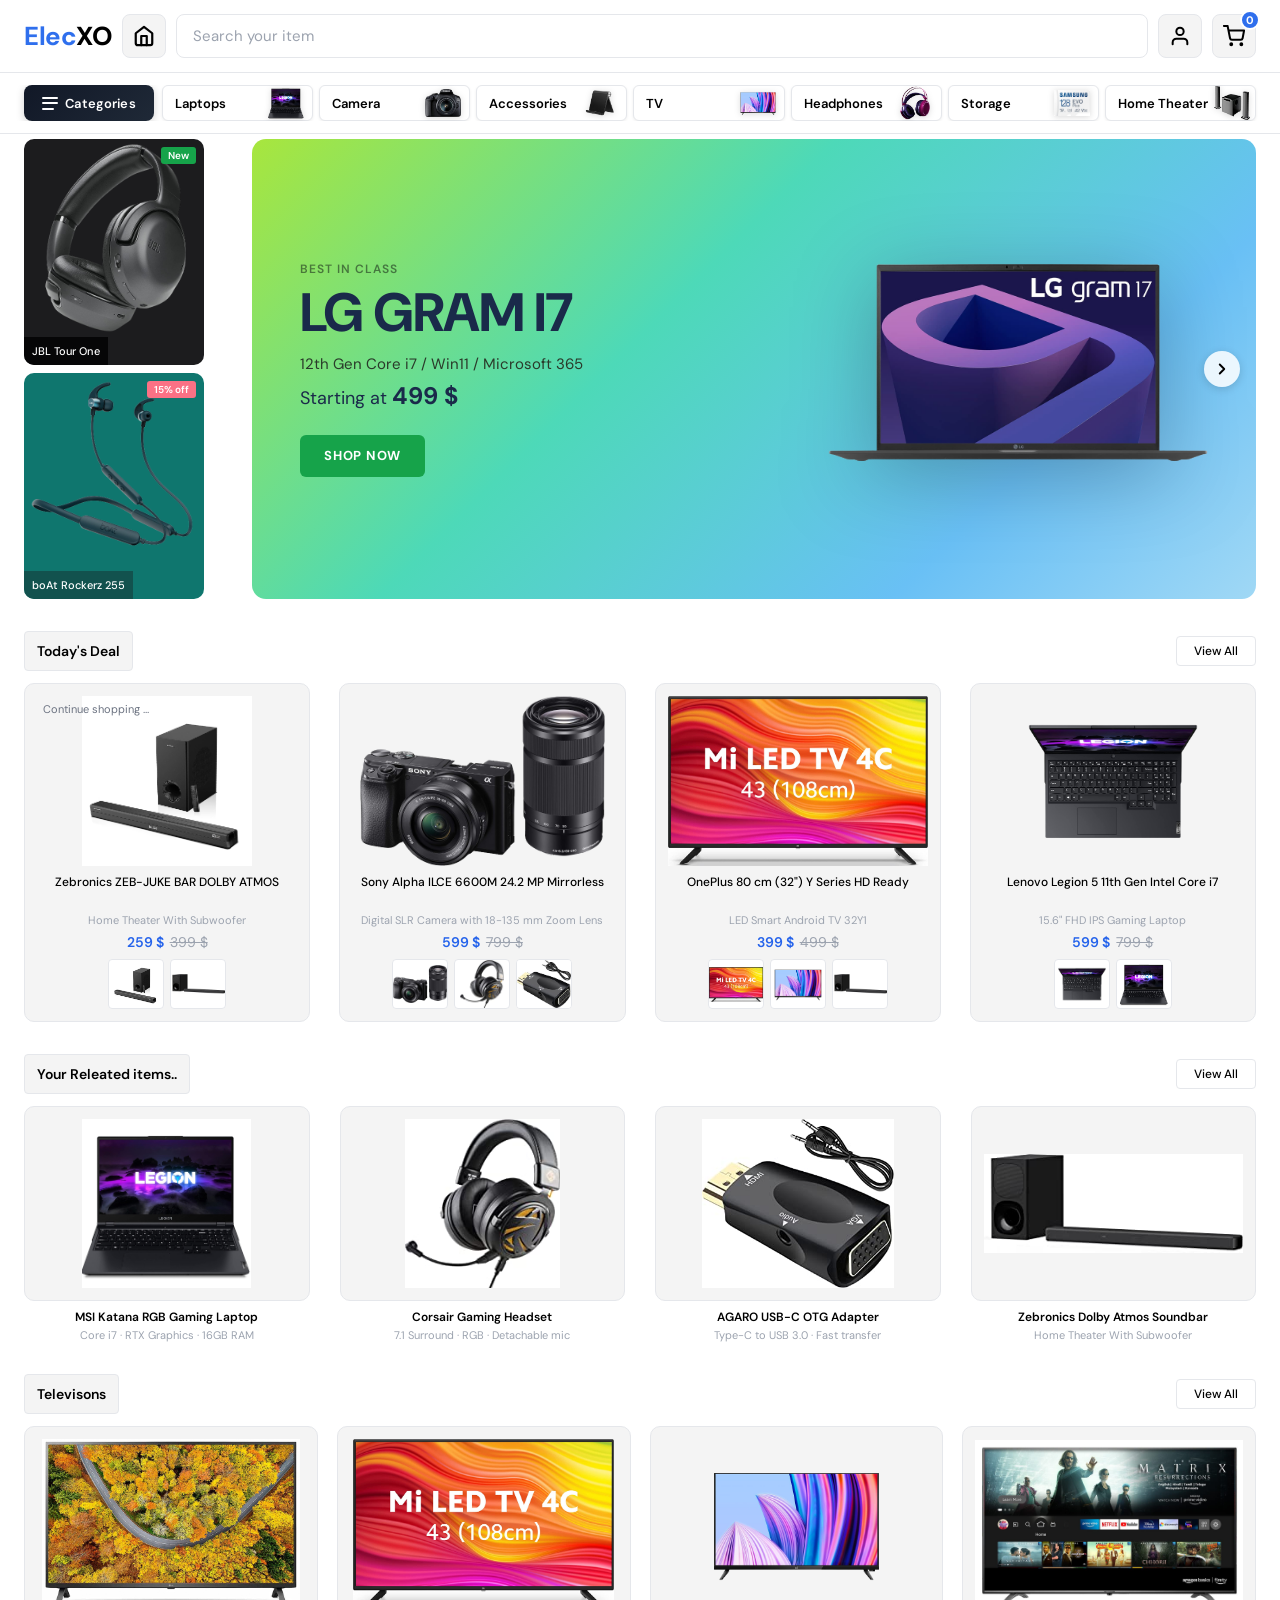
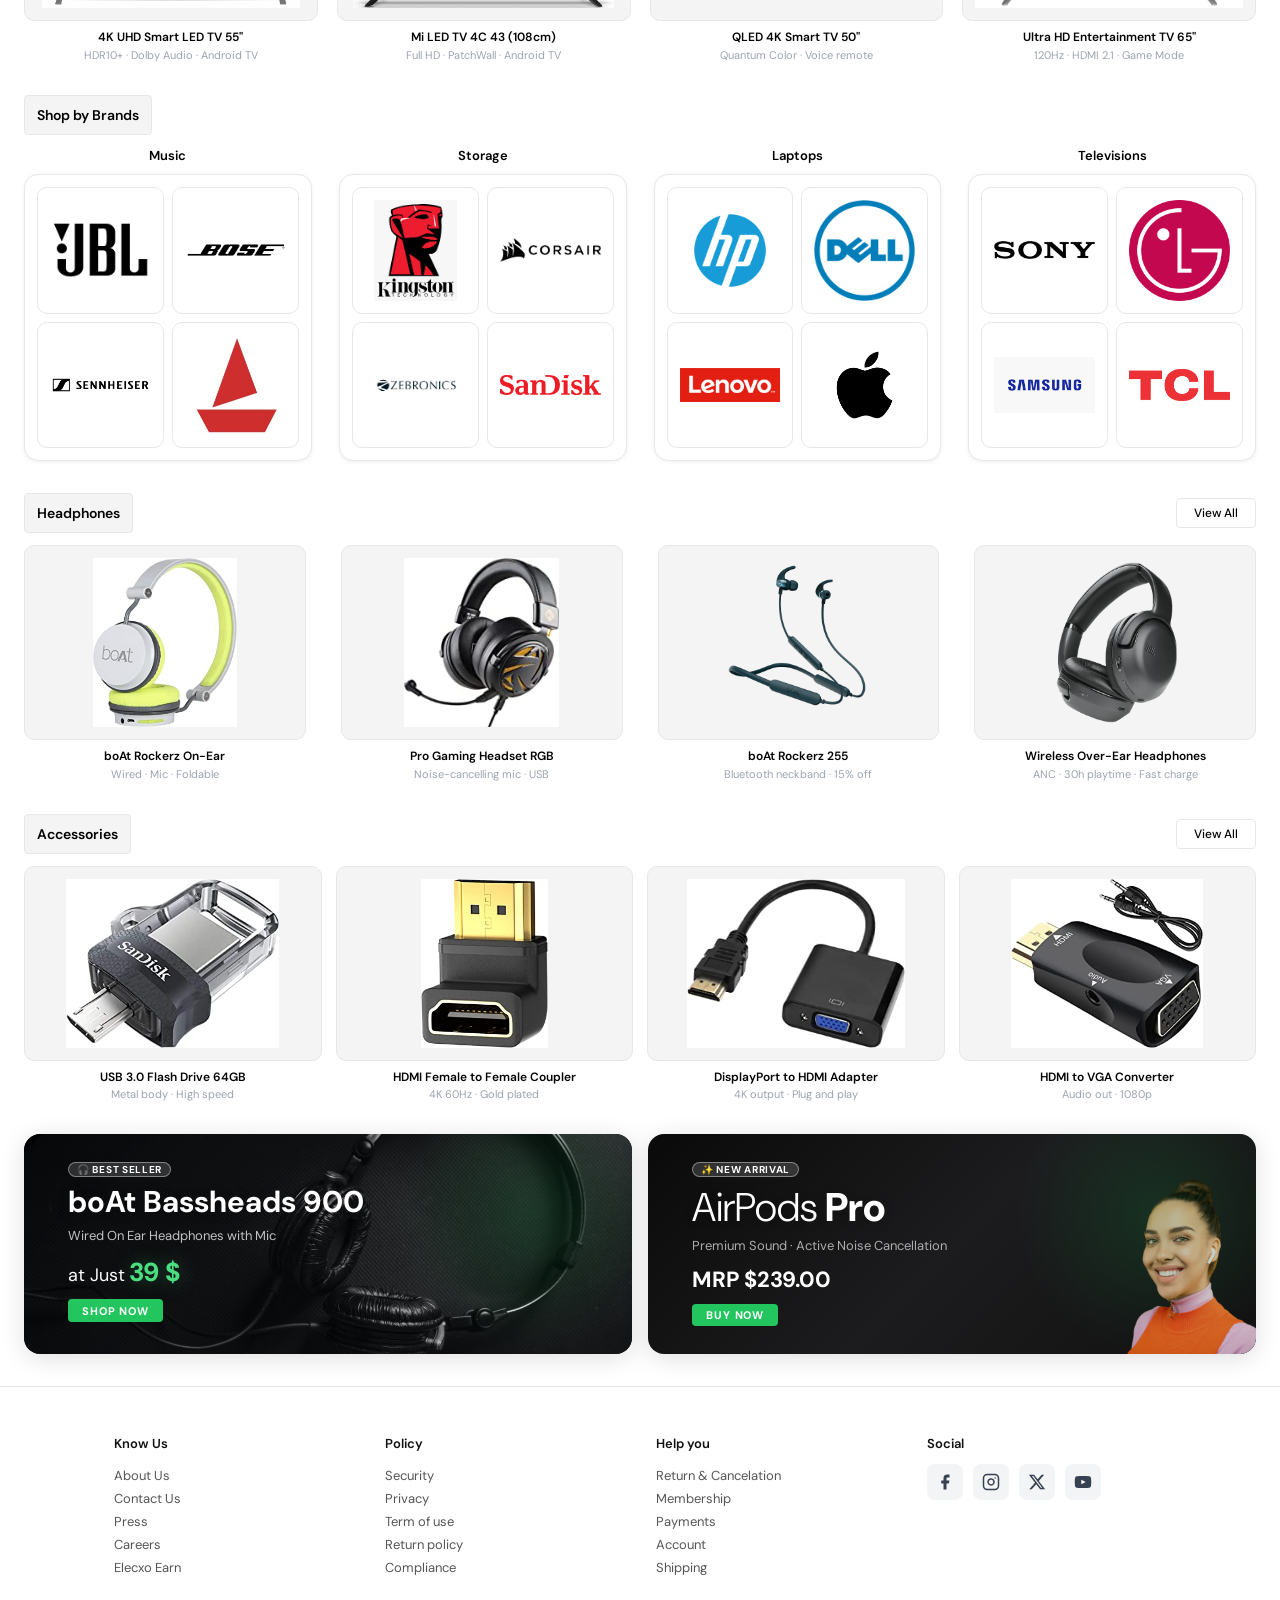
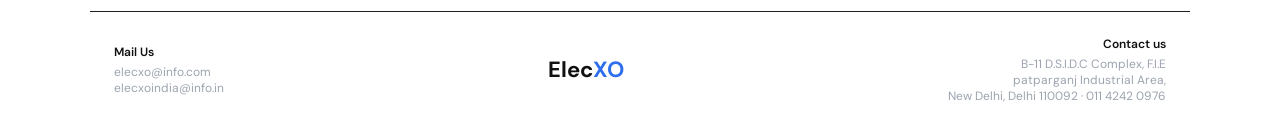
==== index.html @ bd064d01 "mobile view fix" ====
<!DOCTYPE html>
<html lang="en">
<head>
  <meta charset="UTF-8" />
  <meta name="viewport" content="width=device-width, initial-scale=1.0" />
  <title>ElecXO</title>
  <meta name="description" content="ElecXO — laptops, TVs, cameras, headphones and accessories." />
  <link rel="preconnect" href="https://fonts.googleapis.com" />
  <link rel="preconnect" href="https://fonts.gstatic.com" crossorigin />
  <link href="https://fonts.googleapis.com/css2?family=DM+Sans:ital,opsz,wght@0,9..40,300;0,9..40,400;0,9..40,500;0,9..40,600;0,9..40,700;0,9..40,800;1,9..40,400&display=swap" rel="stylesheet" />
  <link rel="stylesheet" href="css/style.css" />
</head>
<body>

<!-- ══════════════════════════════
     HEADER
═══════════════════════════════ -->
<header class="site-header" id="site-header">
  <div class="header-inner">

    <!-- Logo -->
    <button class="logo-btn" onclick="resetHome()" aria-label="Home">
      <span class="logo-elec">Elec</span><span class="logo-xo">XO</span>
    </button>

    <!-- Home icon -->
    <button class="icon-btn home-icon-btn" onclick="resetHome()" aria-label="Home">
      <svg xmlns="http://www.w3.org/2000/svg" width="22" height="22" viewBox="0 0 24 24" fill="none" stroke="currentColor" stroke-width="2.4" stroke-linecap="round" stroke-linejoin="round">
        <path d="M3 9l9-7 9 7v11a2 2 0 0 1-2 2H5a2 2 0 0 1-2-2z"/>
        <polyline points="9 22 9 12 15 12 15 22"/>
      </svg>
    </button>

    <!-- Search -->
    <div class="search-wrap">
      <input
        type="text"
        id="search-input"
        class="search-input"
        placeholder="Search your item"
        oninput="handleSearch(this.value)"
        autocomplete="off"
      />
    </div>

    <!-- Account -->
    <button class="icon-btn" aria-label="Account">
      <svg xmlns="http://www.w3.org/2000/svg" width="22" height="22" viewBox="0 0 24 24" fill="none" stroke="currentColor" stroke-width="2.2" stroke-linecap="round" stroke-linejoin="round">
        <path d="M20 21v-2a4 4 0 0 0-4-4H8a4 4 0 0 0-4 4v2"/>
        <circle cx="12" cy="7" r="4"/>
      </svg>
    </button>

    <!-- Cart -->
    <button class="icon-btn cart-icon-btn" onclick="openCart()" aria-label="Cart">
      <svg xmlns="http://www.w3.org/2000/svg" width="22" height="22" viewBox="0 0 24 24" fill="none" stroke="currentColor" stroke-width="2.2" stroke-linecap="round" stroke-linejoin="round">
        <circle cx="9" cy="21" r="1"/><circle cx="20" cy="21" r="1"/>
        <path d="M1 1h4l2.68 13.39a2 2 0 0 0 2 1.61h9.72a2 2 0 0 0 2-1.61L23 6H6"/>
      </svg>
      <span class="cart-badge" id="cart-badge">0</span>
    </button>

  </div>
</header>

<!-- ══════════════════════════════
     CATEGORY NAV
═══════════════════════════════ -->
<nav class="cat-nav">
  <div class="cat-nav-inner">

    <!-- "Categories" striped label -->
    <div class="cat-stripe-wrap">
      <div class="cat-stripe-bg"><span></span></div>
      <span class="cat-stripe-text">Categories</span>
    </div>

    <!-- Category chips — rendered by JS -->
    <ul class="cat-list" id="cat-list"></ul>

  </div>
</nav>

<!-- ══════════════════════════════
     HERO SECTION
═══════════════════════════════ -->
<section class="hero-section" id="hero-section">
  <div class="hero-inner">

    <!-- Left sidebar: two mini product cards -->
    <aside class="hero-sidebar">

      <button class="sidebar-card sidebar-dark" onclick="openProduct('jbl-tour')">
        <span class="sidebar-badge badge-green">New</span>
        <img src="img/hero/p-sony-hp.jpg" alt="JBL Tour One" class="sidebar-img" />
        <span class="sidebar-label">JBL Tour One</span>
      </button>

      <button class="sidebar-card sidebar-teal" onclick="openProduct('neckband')">
        <span class="sidebar-badge badge-pink">15% off</span>
        <img src="img/hero/p-neckband.jpg" alt="boAt Rockerz 255" class="sidebar-img" />
        <span class="sidebar-label sidebar-label-teal">boAt Rockerz 255</span>
      </button>

    </aside>

    <!-- Main hero banner: gradient bg -->
    <div class="hero-banner" onclick="openProduct('lg-gram')">
      <div class="hero-content">
        <p class="hero-eyebrow">Best in class</p>
        <h1 class="hero-title">LG GRAM I7</h1>
        <p class="hero-subtitle">12th Gen Core i7 / Win11 / Microsoft 365</p>
        <p class="hero-price">Starting at <strong>499 $</strong></p>
        <button class="hero-cta" onclick="openProduct('lg-gram'); event.stopPropagation();">SHOP NOW</button>
      </div>
      <div class="hero-img-wrap">
        <img src="img/hero/lg-gram.jpg" alt="LG gram 17" class="hero-laptop-img" />
      </div>
      <!-- next arrow -->
      <button
        class="hero-arrow"
        onclick="document.getElementById('featured-section').scrollIntoView({behavior:'smooth'}); event.stopPropagation();"
        aria-label="Next"
      >
        <svg xmlns="http://www.w3.org/2000/svg" width="18" height="18" viewBox="0 0 24 24" fill="none" stroke="currentColor" stroke-width="2.5" stroke-linecap="round" stroke-linejoin="round">
          <polyline points="9 18 15 12 9 6"/>
        </svg>
      </button>
    </div>

  </div>
</section>

<!-- ══════════════════════════════
     MAIN PRODUCT CONTENT
═══════════════════════════════ -->
<main class="main-content" id="featured-section">

  <!-- Search results view -->
  <div id="search-results" style="display:none">
    <p class="results-label" id="results-count"></p>
    <div class="grid-4" id="search-grid"></div>
  </div>

  <!-- Normal home view -->
  <div id="home-content">
    <div class="section-header mt-section">
      <span class="section-title">Today's Deal</span>
      <button class="view-all-btn">View All</button>
    </div>
    <div class="grid-4" id="featured-grid"></div>

    <div class="section-header mt-section">
      <span class="section-title">Your Releated items..</span>
      <button class="view-all-btn">View All</button>
    </div>
    <div class="grid-4" id="row-a-grid"></div>

    <div class="section-header mt-section">
      <span class="section-title">Televisons</span>
      <button class="view-all-btn">View All</button>
    </div>
    <div class="grid-4" id="row-tv-grid"></div>

    <div class="section-header mt-section">
      <span class="section-title">Shop by Brands</span>
    </div>
    <div class="brands-row" id="brand-panels"></div>

    <div class="section-header mt-section">
      <span class="section-title">Headphones</span>
      <button class="view-all-btn">View All</button>
    </div>
    <div class="grid-4" id="row-phones-grid"></div>

    <div class="section-header mt-section">
      <span class="section-title">Accessories</span>
      <button class="view-all-btn">View All</button>
    </div>
    <div class="grid-4" id="row-cables-grid"></div>

    <div class="promo-row mt-section" id="promo-banners">

      <!-- boAt Bassheads 900 banner -->
      <button class="promo-btn promo-boat" onclick="openProduct('boat-900')">
        <div class="promo-content">
          <div class="promo-text-group">
            <span class="promo-tag">🎧 Best Seller</span>
            <h2 class="promo-title">boAt Bassheads 900</h2>
            <p class="promo-sub">Wired On Ear Headphones with Mic</p>
            <p class="promo-price-line">at Just <strong class="promo-price">39 $</strong></p>
            <span class="promo-cta">SHOP NOW</span>
          </div>
        </div>
        <img src="img/promo/promo-boat.jpg" alt="boAt Bassheads 900" class="promo-img" onerror="this.style.display='none'" />
      </button>

      <!-- AirPods Pro banner -->
      <button class="promo-btn promo-airpods" onclick="openProduct('airpods-pro')">
        <div class="promo-content">
          <div class="promo-text-group">
            <span class="promo-tag">✨ New Arrival</span>
            <h2 class="promo-title promo-title-light">AirPods <strong>Pro</strong></h2>
            <p class="promo-sub promo-sub-light">Premium Sound · Active Noise Cancellation</p>
            <p class="promo-price-line promo-mrp"><strong>MRP $239.00</strong></p>
            <span class="promo-cta">BUY NOW</span>
          </div>
        </div>
        <img src="img/promo/promo-airpods.jpg" alt="AirPods Pro" class="promo-img" onerror="this.style.display='none'" />
      </button>

    </div>
  </div>

</main>

<!-- ══════════════════════════════
     FOOTER
═══════════════════════════════ -->
<footer class="site-footer">
  <div class="footer-grid">
    <div>
      <h3>Know Us</h3>
      <ul><li>About Us</li><li>Contact Us</li><li>Press</li><li>Careers</li><li>Elecxo Earn</li></ul>
    </div>
    <div>
      <h3>Policy</h3>
      <ul><li>Security</li><li>Privacy</li><li>Term of use</li><li>Return policy</li><li>Compliance</li></ul>
    </div>
    <div>
      <h3>Help you</h3>
      <ul><li>Return &amp; Cancelation</li><li>Membership</li><li>Payments</li><li>Account</li><li>Shipping</li></ul>
    </div>
    <div>
      <h3>Social</h3>
      <div class="social-icons">
        <a href="#" aria-label="Facebook" class="social-icon">
          <svg width="18" height="18" viewBox="0 0 24 24" fill="currentColor"><path d="M18 2h-3a5 5 0 0 0-5 5v3H7v4h3v8h4v-8h3l1-4h-4V7a1 1 0 0 1 1-1h3z"/></svg>
        </a>
        <a href="#" aria-label="Instagram" class="social-icon">
          <svg width="18" height="18" viewBox="0 0 24 24" fill="none" stroke="currentColor" stroke-width="2" stroke-linecap="round" stroke-linejoin="round"><rect x="2" y="2" width="20" height="20" rx="5" ry="5"/><path d="M16 11.37A4 4 0 1 1 12.63 8 4 4 0 0 1 16 11.37z"/><line x1="17.5" y1="6.5" x2="17.51" y2="6.5"/></svg>
        </a>
        <a href="#" aria-label="Twitter / X" class="social-icon">
          <svg width="18" height="18" viewBox="0 0 24 24" fill="currentColor"><path d="M18.244 2.25h3.308l-7.227 8.26 8.502 11.24H16.17l-5.214-6.817L4.99 21.75H1.68l7.73-8.835L1.254 2.25H8.08l4.713 6.231zm-1.161 17.52h1.833L7.084 4.126H5.117z"/></svg>
        </a>
        <a href="#" aria-label="YouTube" class="social-icon">
          <svg width="18" height="18" viewBox="0 0 24 24" fill="currentColor"><path d="M22.54 6.42a2.78 2.78 0 0 0-1.95-1.96C18.88 4 12 4 12 4s-6.88 0-8.59.46a2.78 2.78 0 0 0-1.95 1.96A29 29 0 0 0 1 12a29 29 0 0 0 .46 5.58A2.78 2.78 0 0 0 3.41 19.54C5.12 20 12 20 12 20s6.88 0 8.59-.46a2.78 2.78 0 0 0 1.95-1.96A29 29 0 0 0 23 12a29 29 0 0 0-.46-5.58z"/><polygon points="9.75 15.02 15.5 12 9.75 8.98 9.75 15.02" fill="white"/></svg>
        </a>
      </div>
    </div>
  </div>
  <div class="footer-bottom">
    <div>
      <p class="footer-label-text">Mail Us</p>
      <p>elecxo@info.com</p>
      <p>elecxoindia@info.in</p>
    </div>
    <p class="footer-wordmark">Elec<span>XO</span></p>
    <div class="footer-contact">
      <p class="footer-label-text">Contact us</p>
      <p>B-11 D.S.I.D.C Complex, F.I.E</p>
      <p>patparganj Industrial Area,</p>
      <p>New Delhi, Delhi 110092 · 011 4242 0976</p>
    </div>
  </div>
</footer>

<!-- ══════════════════════════════
     CART DRAWER
═══════════════════════════════ -->
<div class="backdrop" id="cart-backdrop" onclick="closeCart()"></div>
<aside class="cart-drawer" id="cart-drawer">
  <div class="cart-head">
    <h2>Your cart</h2>
    <button onclick="closeCart()" aria-label="Close">
      <svg xmlns="http://www.w3.org/2000/svg" width="20" height="20" viewBox="0 0 24 24" fill="none" stroke="currentColor" stroke-width="2"><line x1="18" y1="6" x2="6" y2="18"/><line x1="6" y1="6" x2="18" y2="18"/></svg>
    </button>
  </div>
  <div class="cart-body" id="cart-body"></div>
  <div class="cart-foot">
    <div class="cart-subtotal-row">
      <span>Subtotal</span>
      <span id="cart-total">0 $</span>
    </div>
    <button class="btn-checkout" id="btn-checkout" onclick="checkout()" disabled>Checkout</button>
  </div>
</aside>

<!-- ══════════════════════════════
     PRODUCT MODAL
═══════════════════════════════ -->
<div class="backdrop" id="modal-backdrop" onclick="closeModal()"></div>
<div class="product-modal" id="product-modal">
  <button class="modal-close-btn" onclick="closeModal()" aria-label="Close">
    <svg xmlns="http://www.w3.org/2000/svg" width="20" height="20" viewBox="0 0 24 24" fill="none" stroke="currentColor" stroke-width="2"><line x1="18" y1="6" x2="6" y2="18"/><line x1="6" y1="6" x2="18" y2="18"/></svg>
  </button>
  <img id="modal-img" src="" alt="" />
  <h3 id="modal-name"></h3>
  <p id="modal-sub"></p>
  <p class="modal-price-row">
    <span id="modal-price" class="modal-price-val"></span>
    <span id="modal-mrp" class="modal-mrp-val"></span>
  </p>
  <button class="btn-add-to-cart" onclick="addActiveToCart()">Add to cart</button>
</div>

<script src="js/app.js"></script>
</body>
</html>
---- css/style.css ----
/* ══════════════════════════════
   RESET & TOKENS
═══════════════════════════════ */
*, *::before, *::after { box-sizing: border-box; margin: 0; padding: 0; }

:root {
  /* --- palette --- */
  --ink:        #000000;
  --paper:      #ffffff;
  --fog:        #f4f4f4;
  --mute:       #6b7280;
  --soft:       #9ca3af;
  --line:       #e5e7eb;
  --brand:      #2f6fed;
  --go:         #16a34a;
  --go-dk:      #15803d;
  --price:      #2563eb;
  --strike:     #9ca3af;
  --sale:       #fb7185;
  --teal:       #0f766e;
  --teal-dk:    #134e4a;
  /* --- type --- */
  --font: 'DM Sans', ui-sans-serif, system-ui, sans-serif;
  /* --- radii --- */
  --r-card: 10px;
  --r-btn:  8px;
}

html, body {
  background: var(--paper);
  color: var(--ink);
  font-family: var(--font);
  -webkit-tap-highlight-color: transparent;
  min-height: 100vh;
}

button { cursor: pointer; border: none; background: none; font-family: var(--font); color: inherit; }
ul     { list-style: none; }
img    { display: block; max-width: 100%; }
a      { text-decoration: none; color: inherit; }

.no-scrollbar               { -ms-overflow-style: none; scrollbar-width: none; }
.no-scrollbar::-webkit-scrollbar { display: none; }

/* ══════════════════════════════
   HEADER  (white bg)
═══════════════════════════════ */
.site-header {
  position: sticky;
  top: 0;
  z-index: 40;
  background: var(--paper);
  border-bottom: 1px solid var(--line);
}

.header-inner {
  display: flex;
  align-items: center;
  gap: 10px;
  max-width: 1400px;
  margin: 0 auto;
  padding: 14px 24px;
}

/* Logo */
.logo-btn { flex-shrink: 0; display: flex; align-items: baseline; gap: 0; line-height: 1; }
.logo-elec { font-size: 26px; font-weight: 700; color: var(--brand); letter-spacing: -0.5px; }
.logo-xo   { font-size: 26px; font-weight: 800; color: var(--ink);   letter-spacing: -0.5px; }

/* Home icon btn */
.home-icon-btn {
  display: flex;
  align-items: center;
  justify-content: center;
  flex-shrink: 0;
  width: 44px;
  height: 44px;
  border-radius: var(--r-btn);
  background: var(--fog);
  color: var(--ink);
  border: 1px solid var(--line);
}

/* Search */
.search-wrap { flex: 1; min-width: 0; }
.search-input {
  width: 100%;
  height: 44px;
  border-radius: var(--r-btn);
  border: 1.5px solid var(--line);
  background: var(--paper);
  padding: 0 16px;
  font-size: 15px;
  font-family: var(--font);
  color: var(--ink);
  outline: none;
  transition: border-color .15s;
}
.search-input:focus { border-color: var(--brand); }
.search-input::placeholder { color: var(--soft); }

/* Generic icon btn (account) */
.icon-btn {
  display: flex;
  align-items: center;
  justify-content: center;
  flex-shrink: 0;
  width: 44px;
  height: 44px;
  border-radius: var(--r-btn);
  background: var(--fog);
  color: var(--ink);
  border: 1px solid var(--line);
}

/* Cart badge */
.cart-icon-btn { position: relative; }
.cart-badge {
  position: absolute;
  top: -5px; right: -5px;
  min-width: 20px; height: 20px;
  border-radius: 999px;
  background: var(--brand);
  color: var(--paper);
  font-size: 11px; font-weight: 700;
  display: grid; place-items: center;
  padding: 0 4px;
  border: 2px solid var(--paper);
}

/* ══════════════════════════════
   CATEGORY NAV
═══════════════════════════════ */
.cat-nav {
  background: var(--paper);
  padding: 12px 0;
  overflow: hidden;
  border-bottom: 1px solid var(--line);
}
.cat-nav-inner {
  max-width: 1400px;
  margin: 0 auto;
  padding: 0 24px;
  display: flex;
  align-items: center;
  gap: 8px;
  overflow-x: auto;
  scrollbar-width: none;
}
.cat-nav-inner::-webkit-scrollbar { display: none; }

/* "Categories" label box — redesigned */
.cat-stripe-wrap {
  position: relative;
  flex-shrink: 0;
  padding: 0 16px;
  border-radius: 8px;
  overflow: hidden;
  display: flex;
  align-items: center;
  justify-content: center;
  gap: 7px;
  height: 36px;
  min-width: 130px;
  background: linear-gradient(135deg, #111827 0%, #1f2937 100%);
  box-shadow: 0 2px 8px rgba(0,0,0,.18);
  cursor: pointer;
  transition: box-shadow .18s, transform .15s;
}
.cat-stripe-wrap:hover {
  box-shadow: 0 4px 16px rgba(0,0,0,.28);
  transform: translateY(-1px);
}

/* hamburger icon lines */
.cat-stripe-bg {
  display: flex;
  flex-direction: column;
  gap: 3.5px;
  flex-shrink: 0;
  position: static;
  width: 16px;
  background: none;
}
.cat-stripe-bg::before,
.cat-stripe-bg::after,
.cat-stripe-bg span {
  content: '';
  display: block;
  height: 2px;
  border-radius: 2px;
  background: #ffffff;
}
.cat-stripe-bg::before { content: ''; width: 100%; }
.cat-stripe-bg::after  { content: ''; width: 75%; }

.cat-stripe-text {
  position: static;
  font-size: 13px;
  font-weight: 600;
  font-style: normal;
  color: #ffffff;
  letter-spacing: .01em;
  white-space: nowrap;
}

/* Category list — full width */
.cat-list {
  flex: 1;
  display: flex;
  align-items: center;
  justify-content: space-between;
  gap: 6px;
  flex-wrap: nowrap;
  padding: 0;
  margin: 0;
  list-style: none;
}

/* Individual chip — grows to fill available space */
.cat-chip {
  flex: 1;
  display: flex;
  justify-content: center;
}

/* The button — flat inline row: text left, image right, full width */
.cat-chip-btn {
  display: flex;
  flex-direction: row;
  align-items: center;
  justify-content: space-between;
  gap: 6px;
  height: 36px;
  width: 100%;
  padding: 0 8px 0 12px;
  background: var(--paper);
  border: 1.5px solid var(--line);
  border-radius: 6px;
  cursor: pointer;
  white-space: nowrap;
  box-shadow: 0 1px 3px rgba(0,0,0,.07);
  transition: border-color .15s, box-shadow .15s;
}
.cat-chip-btn:hover,
.cat-chip-btn.active {
  border-color: var(--brand);
  box-shadow: 0 0 0 2px rgba(47,111,237,.18);
}

/* Product image — inline, right side of chip */
.cat-chip-img {
  width: 36px;
  height: 36px;
  object-fit: contain;
  pointer-events: none;
  filter: drop-shadow(0 1px 3px rgba(0,0,0,.15));
  transition: transform .18s ease;
  flex-shrink: 0;
}
.cat-chip-btn:hover .cat-chip-img {
  transform: scale(1.08);
}

/* Label text — left side of chip, always left-aligned */
.cat-chip-label {
  font-size: 13px;
  font-weight: 600;
  color: var(--ink);
  white-space: nowrap;
  background: none;
  border: none;
  padding: 0;
  box-shadow: none;
  height: auto;
  flex: 1;
  text-align: left;
  display: block;
  border-radius: 0;
}

/* ══════════════════════════════
   HERO SECTION
═══════════════════════════════ */
.hero-section {
  max-width: 1400px;
  margin: 5px auto 0;
  padding: 0 16px 0;
}
@media (min-width: 768px) {
  .hero-section { padding: 0 24px 0; }
}

.hero-inner {
  display: flex;
  gap: 12px;
  align-items: stretch;
}
@media (min-width: 768px) {
  .hero-inner { gap: 48px; }
}

/* ── Left sidebar ── */
.hero-sidebar {
  display: none;
  flex-direction: column;
  gap: 8px;
  width: 180px;
  flex-shrink: 0;
}
@media (min-width: 768px) { .hero-sidebar { display: flex; } }

.sidebar-card {
  position: relative;
  display: flex;
  flex-direction: column;
  flex: 1;
  overflow: hidden;
  border-radius: 10px;
  text-align: left;
  transition: transform .18s;
}
.sidebar-card:hover { transform: scale(1.02); }
.sidebar-dark { background: #1c1c1e; }
.sidebar-teal { background: var(--teal); }

.sidebar-badge {
  position: absolute;
  top: 8px; right: 8px;
  z-index: 2;
  border-radius: 3px;
  padding: 2px 7px;
  font-size: 10px;
  font-weight: 600;
  color: var(--paper);
}
.badge-green { background: var(--go); }
.badge-pink  { background: var(--sale); }

.sidebar-img {
  width: 100%;
  height: 100%;
  min-height: 140px;
  object-fit: cover;
  flex: 1;
}

.sidebar-label {
  display: block;
  background: rgba(0,0,0,.78);
  color: var(--paper);
  font-size: 11px;
  font-weight: 500;
  text-align: center;
  padding: 7px 8px;
}
.sidebar-label-teal { background: rgba(19,78,74,.88); }

/* ── Main hero banner ── */
.hero-banner {
  flex: 1;
  min-width: 0;
  position: relative;
  border-radius: 14px;
  overflow: hidden;
  cursor: pointer;
  background: linear-gradient(135deg, #a8e63d 0%, #4dd9b8 40%, #69c0f5 75%, #a0d8f5 100%);
  display: flex;
  align-items: center;
  min-height: 200px;
  padding: 24px 20px;
}
@media (min-width: 480px) {
  .hero-banner { min-height: 260px; padding: 30px 28px; }
}
@media (min-width: 768px) {
  .hero-banner { min-height: 320px; padding: 40px 48px; }
}

.hero-content {
  flex: 1;
  z-index: 1;
  min-width: 0;
}

.hero-eyebrow {
  font-size: 10px;
  font-weight: 600;
  letter-spacing: .08em;
  color: rgba(30,50,30,.6);
  margin-bottom: 6px;
  text-transform: uppercase;
}
@media (min-width: 768px) {
  .hero-eyebrow { font-size: 12px; margin-bottom: 8px; }
}

.hero-title {
  font-size: clamp(22px, 5vw, 54px);
  font-weight: 800;
  color: #1a2a4a;
  letter-spacing: -1px;
  line-height: 1.05;
  margin-bottom: 8px;
}
@media (min-width: 768px) {
  .hero-title { margin-bottom: 12px; }
}

.hero-subtitle {
  font-size: 12px;
  color: #2a3a2a;
  margin-bottom: 4px;
  font-weight: 400;
  display: none;
}
@media (min-width: 480px) {
  .hero-subtitle { display: block; font-size: 13px; }
}
@media (min-width: 768px) {
  .hero-subtitle { font-size: 15px; margin-bottom: 6px; }
}

.hero-price {
  font-size: 14px;
  color: #1a2a4a;
  margin-bottom: 14px;
}
.hero-price strong { font-size: 18px; font-weight: 700; }
@media (min-width: 768px) {
  .hero-price { font-size: 18px; margin-bottom: 24px; }
  .hero-price strong { font-size: 24px; }
}

.hero-cta {
  display: inline-flex;
  align-items: center;
  justify-content: center;
  height: 36px;
  padding: 0 16px;
  border-radius: 6px;
  background: var(--go);
  color: var(--paper);
  font-size: 11px;
  font-weight: 700;
  letter-spacing: .06em;
  cursor: pointer;
  border: none;
  font-family: var(--font);
  transition: background .15s;
}
@media (min-width: 768px) {
  .hero-cta { height: 42px; padding: 0 24px; font-size: 13px; }
}
.hero-cta:hover { background: var(--go-dk); }

.hero-img-wrap {
  flex-shrink: 0;
  width: 40%;
  max-width: 380px;
  display: flex;
  align-items: flex-end;
  justify-content: flex-end;
}
@media (min-width: 768px) {
  .hero-img-wrap { width: 45%; }
}

.hero-laptop-img {
  width: 100%;
  object-fit: contain;
  filter: drop-shadow(0 8px 20px rgba(0,0,0,.2));
}
@media (min-width: 768px) {
  .hero-laptop-img { filter: drop-shadow(0 16px 40px rgba(0,0,0,.25)); }
}

/* Next arrow */
.hero-arrow {
  position: absolute;
  right: 10px;
  top: 50%;
  transform: translateY(-50%);
  z-index: 5;
  width: 30px; height: 30px;
  border-radius: 999px;
  background: rgba(255,255,255,.85);
  color: var(--ink);
  display: grid;
  place-items: center;
  box-shadow: 0 2px 8px rgba(0,0,0,.15);
  backdrop-filter: blur(4px);
}
@media (min-width: 768px) {
  .hero-arrow { right: 16px; width: 36px; height: 36px; }
}

/* ══════════════════════════════
   MAIN / PRODUCT GRID
═══════════════════════════════ */
.main-content {
  max-width: 1400px;
  margin: 0 auto;
  padding: 0 16px 32px;
}
@media (min-width: 768px) { .main-content { padding: 0 24px 32px; } }

.mt-section { margin-top: 20px; }
@media (min-width: 768px) { .mt-section { margin-top: 32px; } }

/* 4-column grid (2 on mobile) */
.grid-4 {
  display: grid;
  grid-template-columns: repeat(2, 1fr);
  gap: 10px;
}
@media (min-width: 480px) { .grid-4 { gap: 14px; } }
@media (min-width: 768px) { .grid-4 { grid-template-columns: repeat(4, 1fr); gap: 19px; } }

/* Featured card (white bg, product info) */
.featured-card {
  display: flex;
  flex-direction: column;
  background: var(--fog);
  border-radius: var(--r-card);
  padding: 6px;
  border: 0.5px solid #e5e7eb;
  min-height: 0;
  overflow: hidden;
}
@media (min-width: 480px) { .featured-card { padding: 10px; min-height: 210px; } }
@media (min-width: 768px) { .featured-card { padding: 12px; min-height: 240px; } }
.featured-card-btn {
  position: relative;
  display: flex;
  align-items: center;
  justify-content: center;
  height: 130px;      /* fixed height — সব card same */
  flex-shrink: 0;
  overflow: hidden;
}
@media (min-width: 480px) { .featured-card-btn { height: 150px; } }
@media (min-width: 768px) { .featured-card-btn { height: 170px; } }
.featured-card-btn img {
  width: 100%;
  height: 100%;
  object-fit: contain;  /* image stretch হবে না */
  border-radius: 0;
}
.continue-badge { position: absolute; top: 6px; left: 6px; font-size: 11px; color: var(--mute); }
.card-name {
  margin-top: 4px;
  font-size: 10px;
  font-weight: 500;
  color: var(--ink);
  text-align: center;
  display: -webkit-box;
  -webkit-line-clamp: 2;
  -webkit-box-orient: vertical;
  overflow: hidden;
  min-height: 0;
  line-height: 1.35;
  padding: 0 2px;
}
@media (min-width: 480px) { .card-name { font-size: 11px; } }
@media (min-width: 768px) { .card-name { font-size: 12px; min-height: 36px; margin-top: 8px; } }
.card-sub  { font-size: 11px; color: var(--soft); text-align: center; margin-top: 3px; padding: 0 4px; }
.card-price { margin-top: 4px; text-align: center; font-size: 11px; font-weight: 600; display: flex; justify-content: center; gap: 4px; flex-wrap: wrap; }
@media (min-width: 768px) { .card-price { font-size: 14px; gap: 6px; margin-top: 6px; } }
.card-price-val { color: var(--price); }
.card-mrp-val   { color: var(--strike); text-decoration: line-through; font-weight: 400; }
.card-thumbs {
  margin-top: 8px;
  display: flex;
  justify-content: center;
  gap: 4px;
  flex-wrap: wrap;
  overflow: hidden;
  max-height: 44px;
}
.card-thumbs img {
  width: 40px;
  height: 36px;
  border-radius: 4px;
  border: 0.5px solid #e5e7eb;
  object-fit: contain;
  background: var(--paper);
  flex-shrink: 0;
}
@media (min-width: 480px) {
  .card-thumbs { gap: 5px; max-height: 50px; }
  .card-thumbs img { width: 48px; height: 44px; }
}
@media (min-width: 768px) {
  .card-thumbs { gap: 6px; max-height: none; }
  .card-thumbs img { width: 56px; height: 50px; }
}

/* Grid card (image only) */
.grid-card { }
.grid-card-btn {
  display: flex;
  width: 100%;
  height: 170px;
  align-items: center;
  justify-content: center;
  overflow: hidden;
  border-radius: var(--r-card);
  background: var(--fog);
  padding: 12px;
  border: 1px solid var(--line);
}
@media (min-width: 768px) { .grid-card-btn { height: 195px; } }
.grid-card-btn img { height: 100%; width: 100%; object-fit: contain; }
.grid-card-cap {
  margin-top: 8px;
  padding: 0 4px;
  text-align: center;
}
.grid-card-name {
  font-size: 12px;
  font-weight: 600;
  color: var(--ink);
  line-height: 1.4;
  overflow: hidden;
  display: -webkit-box;
  -webkit-line-clamp: 2;
  -webkit-box-orient: vertical;
}
.grid-card-sub {
  font-size: 11px;
  font-weight: 400;
  color: var(--soft);
  margin-top: 2px;
  line-height: 1.3;
  overflow: hidden;
  display: -webkit-box;
  -webkit-line-clamp: 1;
  -webkit-box-orient: vertical;
}

/* Per-row grid gaps — matched to Figma spacing */
#featured-grid   { gap: 29px; } /* Today's Deal — Figma spacing 29 */

#row-a-grid,
#row-tv-grid,
#row-phones-grid,
#row-cables-grid {
  padding-top: 0;
}
#row-a-grid      { gap: 30px; } /* Your Releated items.. — Figma spacing 30 */
#row-tv-grid     { gap: 19px; } /* Televisons */
#row-phones-grid { gap: 35px; } /* Headphones — Figma spacing 35 */
#row-cables-grid { gap: 14px; } /* Accessories — Figma spacing 14 */

/* Brand panels row — Shop by Brands */
.brands-row {
  display: grid;
  grid-template-columns: repeat(2, 1fr);
  gap: 16px;
  margin-top: 12px;
}
@media (min-width: 768px) {
  .brands-row {
    grid-template-columns: repeat(4, 1fr);
    gap: 27px; /* Figma spacing 27 */
  }
}

.brand-panel {
  display: flex;
  flex-direction: column;
  gap: 0;
}

.brand-panel-title {
  font-family: 'Poppins', var(--font);
  font-size: 13px;
  font-weight: 600;
  text-align: center;
  color: #000000;
  padding: 0 0 10px 0;
  background: transparent;
  border: none;
}

.brand-logo-grid {
  display: grid;
  grid-template-columns: repeat(2, 1fr);
  gap: 8px;
  padding: 12px;
  background: #ffffff;
  border: 1px solid #e5e7eb;
  border-radius: 14px;
  box-shadow: 0 1px 4px rgba(0,0,0,.06);
}

.brand-logo-box {
  aspect-ratio: 1 / 1;
  display: flex;
  align-items: center;
  justify-content: center;
  border: 1px solid #e5e7eb;
  border-radius: 10px;
  box-sizing: border-box;
  background: #ffffff;
  padding: 12px;
  transition: background .15s, box-shadow .15s;
}
.brand-logo-box:hover {
  background: #f9f9f9;
  box-shadow: 0 2px 8px rgba(0,0,0,.08);
}

.brand-logo-img {
  width: 100%;
  height: 100%;
  object-fit: contain;
  display: block;
}

.brand-logo-fallback {
  display: flex;
  align-items: center;
  justify-content: center;
  font-family: var(--font);
  font-size: 12px;
  font-weight: 700;
  color: #000000;
  text-align: center;
}

/* ══════════════════════════════
   PROMO BANNERS — Redesigned
═══════════════════════════════ */
.promo-row {
  display: grid;
  grid-template-columns: 1fr;
  gap: 16px;
  padding-top: 0;
  width: 100%;
}
@media (min-width: 768px) {
  .promo-row {
    grid-template-columns: 1fr 1fr;
    gap: 16px;
  }
}


.promo-btn {
  display: block;
  width: 100%;
  min-width: 0;
  height: 220px;
  border-radius: 16px;
  overflow: hidden;
  position: relative;
  cursor: pointer;
  border: none;
  padding: 0;
  text-align: left;
  transition: transform .22s cubic-bezier(.4,0,.2,1), box-shadow .22s;
  box-shadow: 0 4px 24px rgba(0,0,0,.13);
}
.promo-btn:hover {
  transform: translateY(-3px);
  box-shadow: 0 12px 40px rgba(0,0,0,.22);
}
@media (max-width: 767px) { .promo-btn { height: 200px; border-radius: 12px; } }

/* boAt — deep dark with subtle noise texture */
.promo-boat {
  background: linear-gradient(135deg, #0a0a0a 0%, #1c1c1e 50%, #111111 100%);
}

/* AirPods — premium blue gradient */
.promo-airpods {
  background: linear-gradient(135deg, #0a0a0a 0%, #1c1c1e 50%, #111111 100%);
}

/* Decorative glow orb — boAt */
.promo-boat::before {
  content: '';
  position: absolute;
  top: -60px; right: -40px;
  width: 280px; height: 280px;
  border-radius: 50%;
  background: radial-gradient(circle, rgba(22,163,74,.18) 0%, transparent 70%);
  z-index: 1;
  pointer-events: none;
}

/* Decorative glow orb — AirPods */
.promo-airpods::before {
  content: '';
  position: absolute;
  top: -60px; right: -40px;
  width: 280px; height: 280px;
  border-radius: 50%;
  background: radial-gradient(circle, rgba(22,163,74,.18) 0%, transparent 70%);
  z-index: 1;
  pointer-events: none;
}

.promo-img {
  position: absolute;
  inset: 0;
  width: 100%;
  height: 100%;
  object-fit: cover;
  display: block;
  border-radius: 16px;
}

/* AirPods image pinned right */
.promo-airpods .promo-img {
  left: auto;
  right: 0;
  width: auto;
  height: 100%;
  object-fit: cover;
  opacity: .85;
}

/* boAt image — cover, positioned right */
.promo-boat .promo-img {
  position: absolute;
  inset: 0;
  width: 100%;
  height: 100%;
  object-fit: cover;
  object-position: right center;
  opacity: .88;
}

.promo-content {
  position: absolute;
  inset: 0;
  z-index: 2;
  display: flex;
  align-items: stretch;
  padding: 20px 24px 20px;
}
@media (min-width: 768px) { .promo-content { padding: 28px 44px 32px; } }

.promo-content-right {
  justify-content: flex-start;
}

.promo-text-group {
  max-width: 320px;
  display: flex;
  flex-direction: column;
  gap: 8px;
  justify-content: space-between;
  height: 100%;
  overflow: visible;
}
@media (max-width: 767px) { .promo-text-group { max-width: 65%; } }

/* Tag chip above title */
.promo-tag {
  display: inline-flex;
  align-items: center;
  gap: 4px;
  height: 20px;
  padding: 0 8px;
  border-radius: 999px;
  background: rgba(255,255,255,.15);
  border: 1.5px solid rgba(255,255,255,.4);
  font-size: 10px;
  font-weight: 700;
  letter-spacing: .07em;
  color: #ffffff;
  text-transform: uppercase;
  width: fit-content;
}

.promo-title {
  font-family: 'Poppins', var(--font);
  font-size: 18px;
  font-weight: 700;
  color: #ffffff;
  line-height: 1.15;
  margin: 0;
  text-shadow: 0 2px 12px rgba(0,0,0,.3);
}
@media (min-width: 768px) { .promo-title { font-size: 30px; } }

.promo-title-light {
  font-family: 'Poppins', var(--font);
  font-size: 22px;
  font-weight: 300;
  color: #ffffff;
  line-height: 1.1;
  text-shadow: 0 2px 12px rgba(0,0,0,.15);
}
@media (min-width: 768px) { .promo-title-light { font-size: 40px; } }

.promo-title-light strong { font-weight: 800; }

.promo-sub {
  font-family: 'Poppins', var(--font);
  font-size: 11px;
  color: rgba(255,255,255,.75);
  font-weight: 400;
  line-height: 1.4;
  margin: 0;
  display: none;
}
@media (min-width: 480px) { .promo-sub { display: block; font-size: 12px; } }
@media (min-width: 768px) { .promo-sub { font-size: 13px; } }

.promo-sub-light { font-size: 13px; color: rgba(200,200,200,.85); }
.promo-incl { font-size: 12px; color: rgba(200,200,200,.75); margin: 0; text-decoration: none !important; }

.promo-price-line {
  font-family: 'Poppins', var(--font);
  font-size: 13px;
  color: #ffffff;
  margin: 2px 0;
  display: flex;
  align-items: baseline;
  gap: 4px;
}
@media (min-width: 768px) { .promo-price-line { font-size: 18px; } }

.promo-price {
  font-size: 26px;
  font-weight: 800;
  color: #4ade80;
  text-shadow: 0 0 20px rgba(74,222,128,.35);
}

.promo-mrp strong {
  font-size: 22px;
  font-weight: 700;
  color: #ffffff;
}

.promo-cta {
  display: inline-flex;
  align-items: center;
  justify-content: center;
  height: 28px;
  padding: 4px 14px;
  background: #22c55e;
  color: #ffffff;
  font-size: 11px;
  font-weight: 700;
  letter-spacing: .08em;
  text-transform: uppercase;
  border-radius: 4px;
  font-family: var(--font);
  width: fit-content;
  gap: 8px;
  transition: background .15s, transform .12s;
}
.promo-btn:hover .promo-cta {
  background: #16a34a;
  transform: translateY(-1px);
}


/* Results label */
.results-label { margin-bottom: 14px; font-size: 13px; color: var(--soft); }

/* ══════════════════════════════
   SECTION HEADER
═══════════════════════════════ */
@import url('https://fonts.googleapis.com/css2?family=Poppins:wght@400;500;600;700&display=swap');

.section-header {
  display: flex;
  align-items: center;
  justify-content: space-between;
  width: 100%;
  height: 36px;
  margin-bottom: 10px;
}
@media (min-width: 768px) { .section-header { height: 40.11px; margin-bottom: 12px; } }

.section-title {
  display: inline-flex;
  align-items: center;
  height: 36px;
  padding: 0 10px;
  background: var(--fog);
  border: 1px solid var(--line);
  border-radius: 4px;
  font-family: 'Poppins', var(--font);
  font-size: 12px;
  font-weight: 600;
  color: var(--ink);
  white-space: nowrap;
}
@media (min-width: 768px) { .section-title { height: 40.11px; padding: 0 12px; font-size: 14px; } }

.view-all-btn {
  display: inline-flex;
  align-items: center;
  justify-content: center;
  width: 80px;
  height: 30px;
  padding: 5px 8px;
  background: var(--paper);
  border: 1px solid var(--line);
  border-radius: 4px;
  font-family: 'Poppins', var(--font);
  font-size: 12px;
  font-weight: 500;
  color: var(--ink);
  cursor: pointer;
  white-space: nowrap;
  transition: border-color .15s, background .15s;
}
.view-all-btn:hover {
  border-color: var(--brand);
  color: var(--brand);
  background: var(--fog);
}

/* ══════════════════════════════
   FOOTER
═══════════════════════════════ */
.site-footer { background: #ffffff; color: #111111; margin-top: 0; border-top: 1px solid #e5e7eb; }
.footer-grid {
  display: grid;
  grid-template-columns: repeat(2, 1fr);
  gap: 32px;
  max-width: 1100px;
  margin: 0 auto;
  padding: 48px 24px 32px;
}
@media (min-width: 640px) { .footer-grid { grid-template-columns: repeat(4, 1fr); } }
.footer-grid h3 { font-size: 13px; font-weight: 600; margin-bottom: 12px; color: #111111; }
.footer-grid li { font-size: 13px; color: #555555; padding: 3px 0; }

.footer-bottom {
  border-top: 1px solid #1f1f1f;
  max-width: 1100px;
  margin: 0 auto;
  padding: 24px;
  display: flex;
  flex-direction: column;
  gap: 20px;
  font-size: 12px;
  color: var(--soft);
}
@media (min-width: 768px) {
  .footer-bottom { flex-direction: row; align-items: center; justify-content: space-between; }
  .footer-contact { text-align: right; }
}
.footer-label-text { font-weight: 600; color: #111111; margin-bottom: 4px; }
.footer-wordmark { font-size: 22px; font-weight: 700; color: #111111; }
.footer-wordmark span { color: var(--brand); }

/* ══════════════════════════════
   BACKDROP
═══════════════════════════════ */
.backdrop {
  display: none;
  position: fixed;
  inset: 0;
  z-index: 50;
  background: rgba(0,0,0,.55);
}
.backdrop.active { display: block; }

/* ══════════════════════════════
   CART DRAWER
═══════════════════════════════ */
.cart-drawer {
  position: fixed;
  top: 0; right: -110%;
  z-index: 51;
  width: 100%; max-width: 430px;
  height: 100%;
  background: var(--paper);
  color: var(--ink);
  display: flex;
  flex-direction: column;
  box-shadow: -6px 0 30px rgba(0,0,0,.18);
  transition: right .28s cubic-bezier(.4,0,.2,1);
}
.cart-drawer.open { right: 0; }

.cart-head {
  display: flex; align-items: center; justify-content: space-between;
  border-bottom: 1px solid var(--line);
  padding: 16px 20px;
}
.cart-head h2 { font-size: 17px; font-weight: 600; }
.cart-head button { color: var(--mute); }

.cart-body { flex: 1; overflow-y: auto; padding: 16px 20px; }
.cart-empty-msg { padding-top: 40px; text-align: center; font-size: 14px; color: var(--mute); }
.cart-lines { display: flex; flex-direction: column; gap: 16px; }
.cart-line { display: flex; gap: 12px; }
.cart-line-img { width: 76px; height: 76px; border-radius: 8px; object-fit: contain; background: var(--fog); flex-shrink: 0; border: 1px solid var(--line); }
.cart-line-info { flex: 1; min-width: 0; }
.cart-line-name  { font-size: 13px; font-weight: 500; display: -webkit-box; -webkit-line-clamp: 2; -webkit-box-orient: vertical; overflow: hidden; }
.cart-line-price { margin-top: 4px; font-size: 13px; font-weight: 600; color: var(--price); }
.cart-line-ctrls { margin-top: 8px; display: flex; align-items: center; gap: 6px; }
.qty-btn  { width: 28px; height: 28px; border-radius: 4px; border: 1px solid var(--line); font-size: 16px; display: grid; place-items: center; }
.qty-val  { width: 22px; text-align: center; font-size: 13px; }
.rm-btn   { margin-left: auto; font-size: 11px; color: var(--mute); text-decoration: underline; }

.cart-foot { border-top: 1px solid var(--line); padding: 16px 20px; }
.cart-subtotal-row { display: flex; justify-content: space-between; font-size: 14px; margin-bottom: 12px; }
.cart-subtotal-row span:last-child { font-weight: 600; }

.btn-checkout {
  width: 100%; height: 44px; border-radius: var(--r-btn);
  background: var(--go); color: var(--paper);
  font-size: 14px; font-weight: 600; font-family: var(--font);
}
.btn-checkout:not(:disabled):hover { background: var(--go-dk); }
.btn-checkout:disabled { opacity: .4; cursor: default; }

/* ══════════════════════════════
   PRODUCT MODAL
═══════════════════════════════ */
.product-modal {
  display: none;
  position: fixed;
  top: 50%; left: 50%;
  transform: translate(-50%, -50%);
  z-index: 51;
  width: calc(100% - 32px);
  max-width: 500px;
  background: var(--paper);
  border-radius: 14px;
  padding: 24px;
  box-shadow: 0 20px 60px rgba(0,0,0,.22);
  color: var(--ink);
}
.product-modal.open { display: block; }
.modal-close-btn { position: absolute; top: 12px; right: 12px; color: var(--mute); }
.product-modal > img { max-height: 200px; object-fit: contain; margin: 0 auto; }
.product-modal h3 { margin-top: 16px; font-size: 17px; font-weight: 600; }
.product-modal > p { font-size: 13px; color: var(--mute); margin-top: 4px; }
.modal-price-row { display: flex !important; align-items: baseline; gap: 8px; margin-top: 10px !important; }
.modal-price-val { font-size: 22px; font-weight: 700; color: var(--price); }
.modal-mrp-val   { font-size: 15px; font-weight: 400; color: var(--strike); text-decoration: line-through; }

.btn-add-to-cart {
  display: block; width: 100%;
  margin-top: 20px; height: 44px;
  border-radius: var(--r-btn);
  background: var(--go); color: var(--paper);
  font-size: 14px; font-weight: 600; font-family: var(--font);
}
.btn-add-to-cart:hover { background: var(--go-dk); }

/* ══════════════════════════════
   REDUCED MOTION
═══════════════════════════════ */
@media (prefers-reduced-motion: reduce) {
  *, *::before, *::after {
    animation-duration: .01ms !important;
    transition-duration: .01ms !important;
  }
}


/* ── Mobile: hide home icon, expand search ── */
@media (max-width: 767px) {
  .home-icon-btn { display: none !important; }
  .search-wrap { flex: 1; }
  .search-input { width: 100%; }
}

/* ── Social icons ── */
.social-icons {
  display: flex;
  flex-direction: row;
  gap: 10px;
  margin-top: 4px;
  flex-wrap: wrap;
}
.social-icon {
  display: flex;
  align-items: center;
  justify-content: center;
  width: 36px;
  height: 36px;
  border-radius: 8px;
  background: #f3f4f6;
  color: #374151;
  transition: background .15s, color .15s, transform .15s;
  text-decoration: none;
}
.social-icon:hover {
  background: #111827;
  color: #ffffff;
  transform: translateY(-2px);
}
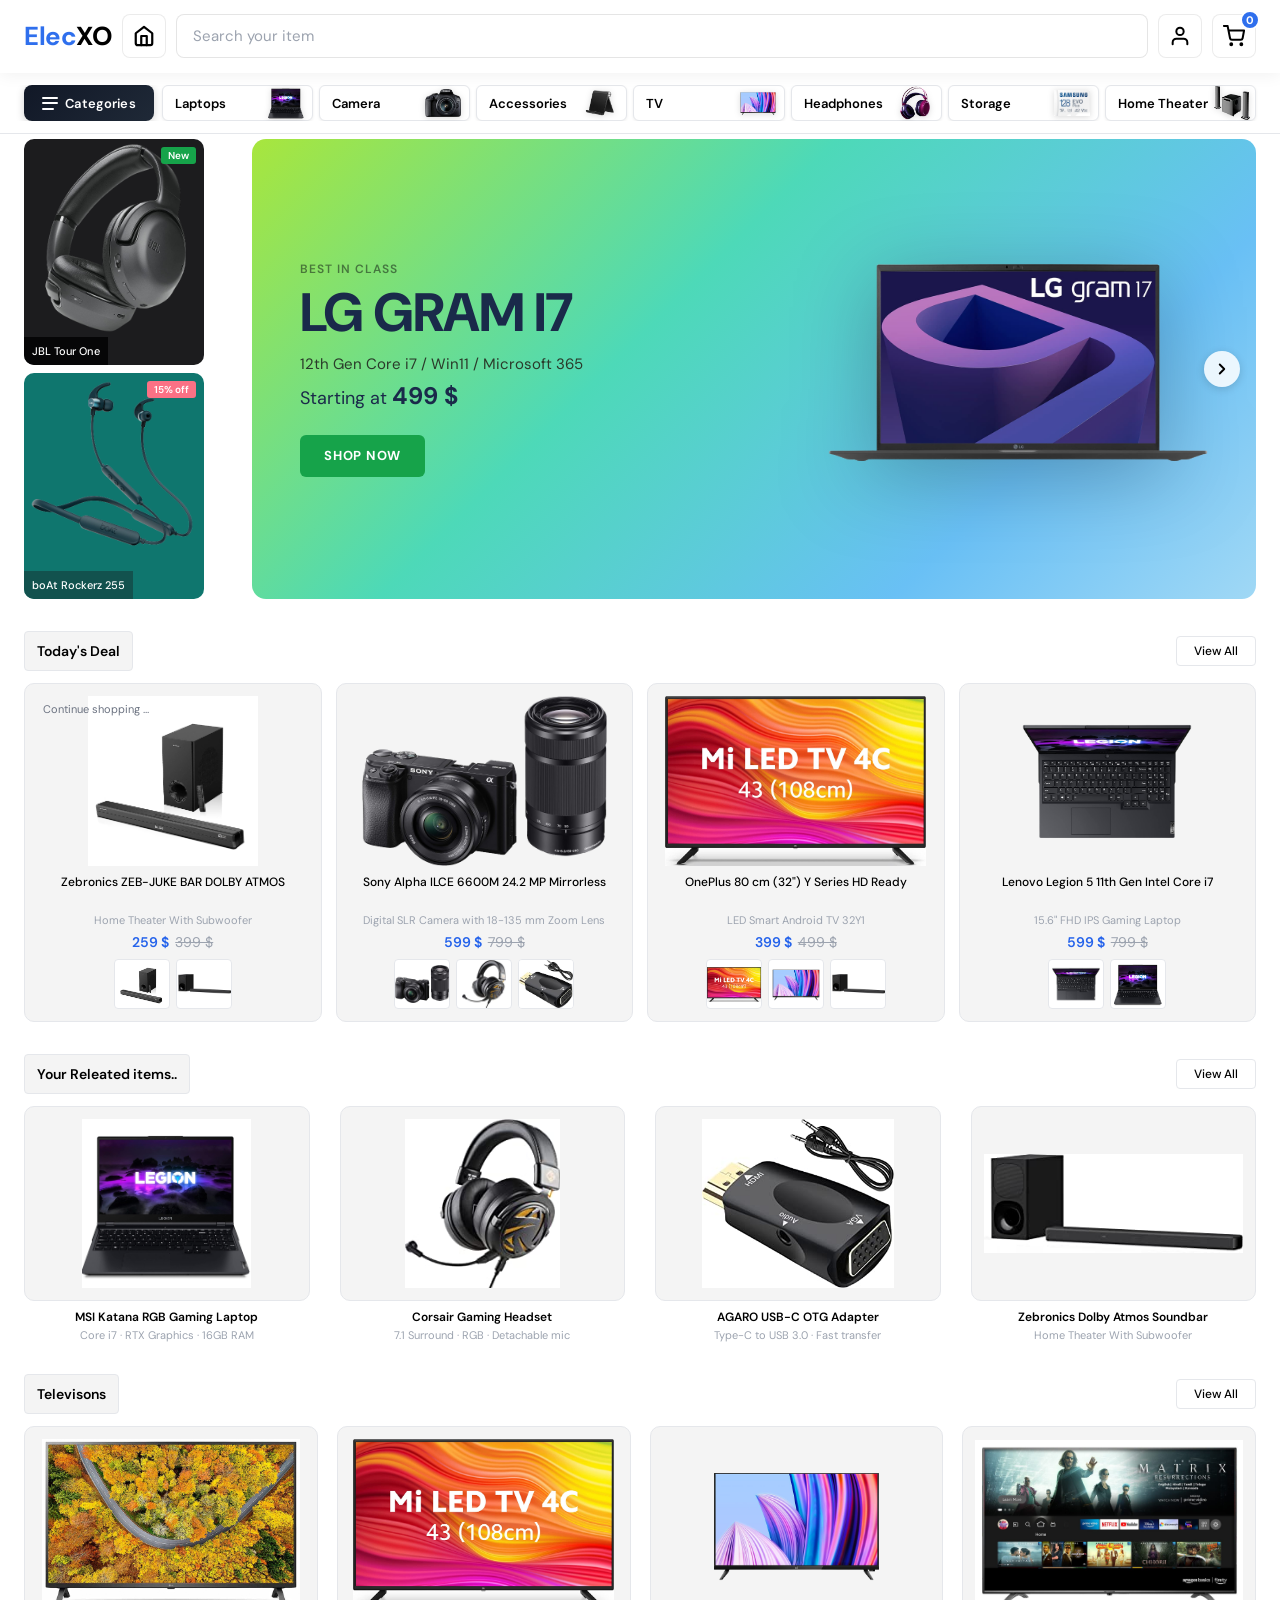
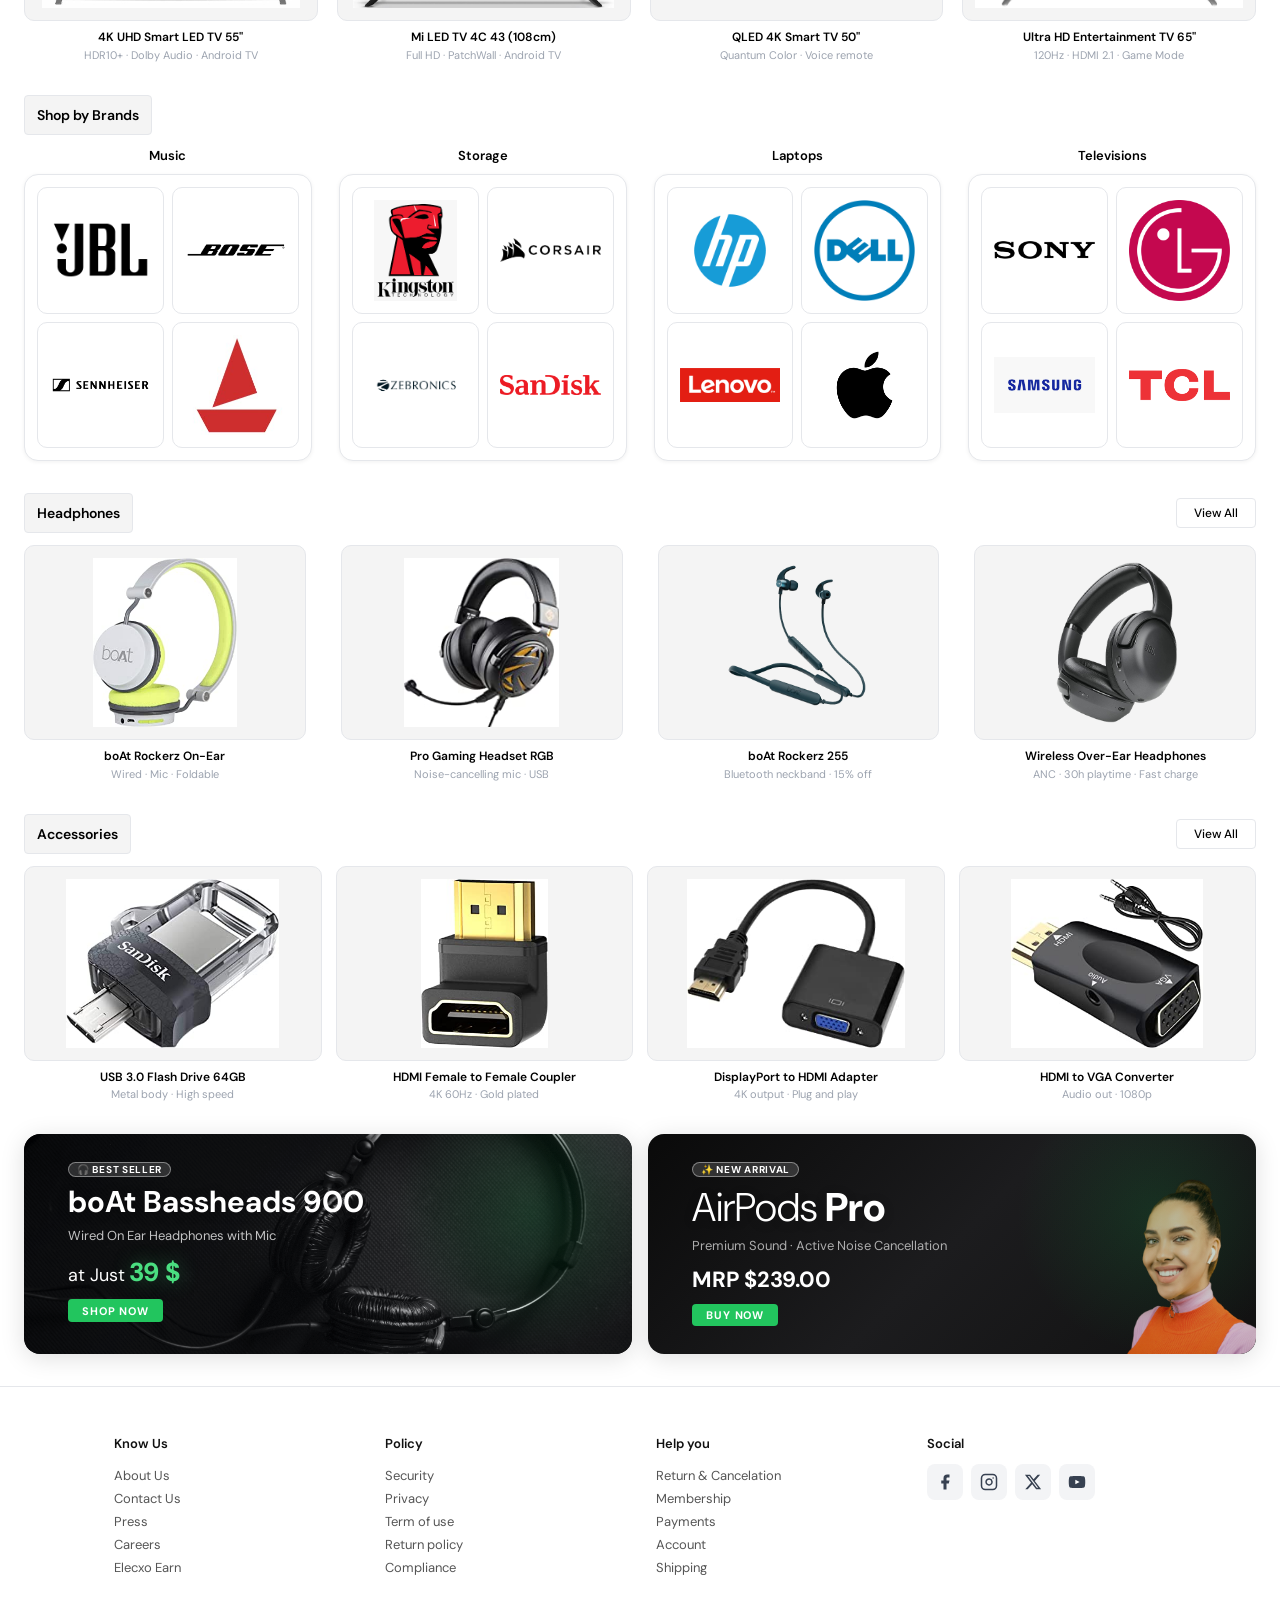
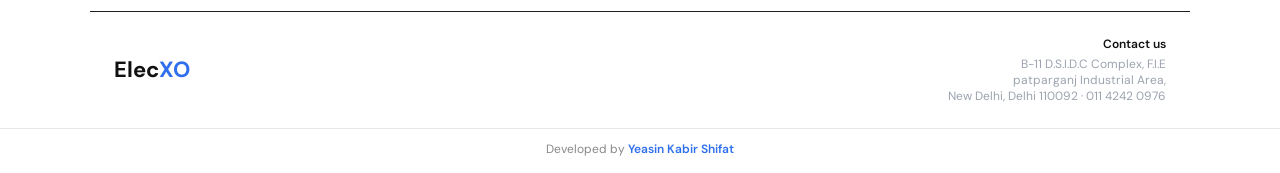
==== commit 600c19f6: "design changes" ====
--- a/index.html
+++ b/index.html
@@ -235,26 +235,26 @@
       <h3>Social</h3>
       <div class="social-icons">
         <a href="#" aria-label="Facebook" class="social-icon">
-          <svg width="18" height="18" viewBox="0 0 24 24" fill="currentColor"><path d="M18 2h-3a5 5 0 0 0-5 5v3H7v4h3v8h4v-8h3l1-4h-4V7a1 1 0 0 1 1-1h3z"/></svg>
+          <svg viewBox="0 0 24 24" fill="currentColor"><path d="M18 2h-3a5 5 0 0 0-5 5v3H7v4h3v8h4v-8h3l1-4h-4V7a1 1 0 0 1 1-1h3z"/></svg>
         </a>
         <a href="#" aria-label="Instagram" class="social-icon">
-          <svg width="18" height="18" viewBox="0 0 24 24" fill="none" stroke="currentColor" stroke-width="2" stroke-linecap="round" stroke-linejoin="round"><rect x="2" y="2" width="20" height="20" rx="5" ry="5"/><path d="M16 11.37A4 4 0 1 1 12.63 8 4 4 0 0 1 16 11.37z"/><line x1="17.5" y1="6.5" x2="17.51" y2="6.5"/></svg>
+          <svg viewBox="0 0 24 24" fill="none" stroke="currentColor" stroke-width="2" stroke-linecap="round" stroke-linejoin="round"><rect x="2" y="2" width="20" height="20" rx="5" ry="5"/><path d="M16 11.37A4 4 0 1 1 12.63 8 4 4 0 0 1 16 11.37z"/><line x1="17.5" y1="6.5" x2="17.51" y2="6.5"/></svg>
         </a>
         <a href="#" aria-label="Twitter / X" class="social-icon">
-          <svg width="18" height="18" viewBox="0 0 24 24" fill="currentColor"><path d="M18.244 2.25h3.308l-7.227 8.26 8.502 11.24H16.17l-5.214-6.817L4.99 21.75H1.68l7.73-8.835L1.254 2.25H8.08l4.713 6.231zm-1.161 17.52h1.833L7.084 4.126H5.117z"/></svg>
+          <svg viewBox="0 0 24 24" fill="currentColor"><path d="M18.244 2.25h3.308l-7.227 8.26 8.502 11.24H16.17l-5.214-6.817L4.99 21.75H1.68l7.73-8.835L1.254 2.25H8.08l4.713 6.231zm-1.161 17.52h1.833L7.084 4.126H5.117z"/></svg>
         </a>
         <a href="#" aria-label="YouTube" class="social-icon">
-          <svg width="18" height="18" viewBox="0 0 24 24" fill="currentColor"><path d="M22.54 6.42a2.78 2.78 0 0 0-1.95-1.96C18.88 4 12 4 12 4s-6.88 0-8.59.46a2.78 2.78 0 0 0-1.95 1.96A29 29 0 0 0 1 12a29 29 0 0 0 .46 5.58A2.78 2.78 0 0 0 3.41 19.54C5.12 20 12 20 12 20s6.88 0 8.59-.46a2.78 2.78 0 0 0 1.95-1.96A29 29 0 0 0 23 12a29 29 0 0 0-.46-5.58z"/><polygon points="9.75 15.02 15.5 12 9.75 8.98 9.75 15.02" fill="white"/></svg>
+          <svg viewBox="0 0 24 24" fill="currentColor"><path d="M22.54 6.42a2.78 2.78 0 0 0-1.95-1.96C18.88 4 12 4 12 4s-6.88 0-8.59.46a2.78 2.78 0 0 0-1.95 1.96A29 29 0 0 0 1 12a29 29 0 0 0 .46 5.58A2.78 2.78 0 0 0 3.41 19.54C5.12 20 12 20 12 20s6.88 0 8.59-.46a2.78 2.78 0 0 0 1.95-1.96A29 29 0 0 0 23 12a29 29 0 0 0-.46-5.58z"/><polygon points="9.75 15.02 15.5 12 9.75 8.98 9.75 15.02" fill="white"/></svg>
         </a>
       </div>
+      <div class="footer-mail-inline">
+        <p class="footer-label-text">Mail Us</p>
+        <p>elecxo@info.com</p>
+        <p>elecxoindia@info.in</p>
+      </div>
     </div>
   </div>
   <div class="footer-bottom">
-    <div>
-      <p class="footer-label-text">Mail Us</p>
-      <p>elecxo@info.com</p>
-      <p>elecxoindia@info.in</p>
-    </div>
     <p class="footer-wordmark">Elec<span>XO</span></p>
     <div class="footer-contact">
       <p class="footer-label-text">Contact us</p>
@@ -262,6 +262,9 @@
       <p>patparganj Industrial Area,</p>
       <p>New Delhi, Delhi 110092 · 011 4242 0976</p>
     </div>
+  </div>
+  <div class="footer-dev">
+    <p>Developed by <span>Yeasin Kabir Shifat</span></p>
   </div>
 </footer>
 
--- a/css/style.css
+++ b/css/style.css
@@ -43,14 +43,17 @@
 .no-scrollbar::-webkit-scrollbar { display: none; }
 
 /* ══════════════════════════════
-   HEADER  (white bg)
+   HEADER  (glassmorphism)
 ═══════════════════════════════ */
 .site-header {
   position: sticky;
   top: 0;
   z-index: 40;
-  background: var(--paper);
-  border-bottom: 1px solid var(--line);
+  background: rgba(255, 255, 255, 0.55);
+  backdrop-filter: blur(16px);
+  -webkit-backdrop-filter: blur(16px);
+  border-bottom: 1px solid rgba(255, 255, 255, 0.3);
+  box-shadow: 0 2px 16px rgba(0, 0, 0, 0.06);
 }
 
 .header-inner {
@@ -76,9 +79,9 @@
   width: 44px;
   height: 44px;
   border-radius: var(--r-btn);
-  background: var(--fog);
+  background: rgba(255,255,255,0.5);
   color: var(--ink);
-  border: 1px solid var(--line);
+  border: 1px solid rgba(0,0,0,0.08);
 }
 
 /* Search */
@@ -87,8 +90,8 @@
   width: 100%;
   height: 44px;
   border-radius: var(--r-btn);
-  border: 1.5px solid var(--line);
-  background: var(--paper);
+  border: 1.5px solid rgba(0,0,0,0.1);
+  background: rgba(255,255,255,0.6);
   padding: 0 16px;
   font-size: 15px;
   font-family: var(--font);
@@ -108,9 +111,9 @@
   width: 44px;
   height: 44px;
   border-radius: var(--r-btn);
-  background: var(--fog);
+  background: rgba(255,255,255,0.5);
   color: var(--ink);
-  border: 1px solid var(--line);
+  border: 1px solid rgba(0,0,0,0.08);
 }
 
 /* Cart badge */
@@ -640,7 +643,7 @@
 }
 
 /* Per-row grid gaps — matched to Figma spacing */
-#featured-grid   { gap: 29px; } /* Today's Deal — Figma spacing 29 */
+#featured-grid   { gap: 14px; } /* Today's Deal — Figma spacing 29 */
 
 #row-a-grid,
 #row-tv-grid,
@@ -1028,12 +1031,12 @@
 .footer-grid {
   display: grid;
   grid-template-columns: repeat(2, 1fr);
-  gap: 32px;
+  gap: 20px;
   max-width: 1100px;
   margin: 0 auto;
-  padding: 48px 24px 32px;
-}
-@media (min-width: 640px) { .footer-grid { grid-template-columns: repeat(4, 1fr); } }
+  padding: 32px 24px 24px;
+}
+@media (min-width: 640px) { .footer-grid { grid-template-columns: repeat(4, 1fr); gap: 32px; padding: 48px 24px 32px; } }
 .footer-grid h3 { font-size: 13px; font-weight: 600; margin-bottom: 12px; color: #111111; }
 .footer-grid li { font-size: 13px; color: #555555; padding: 3px 0; }
 
@@ -1176,7 +1179,7 @@
 .social-icons {
   display: flex;
   flex-direction: row;
-  gap: 10px;
+  gap: 8px;
   margin-top: 4px;
   flex-wrap: wrap;
 }
@@ -1184,16 +1187,49 @@
   display: flex;
   align-items: center;
   justify-content: center;
-  width: 36px;
-  height: 36px;
-  border-radius: 8px;
+  width: 28px;
+  height: 28px;
+  border-radius: 7px;
   background: #f3f4f6;
   color: #374151;
   transition: background .15s, color .15s, transform .15s;
   text-decoration: none;
 }
+.social-icon svg { width: 14px; height: 14px; }
+@media (min-width: 768px) {
+  .social-icon { width: 36px; height: 36px; border-radius: 8px; }
+  .social-icon svg { width: 18px; height: 18px; }
+}
 .social-icon:hover {
   background: #111827;
   color: #ffffff;
   transform: translateY(-2px);
+}
+
+/* Mail Us inline in footer grid (mobile only) */
+.footer-mail-inline {
+  margin-top: 12px;
+  font-size: 12px;
+  color: #555555;
+}
+.footer-mail-inline .footer-label-text {
+  font-size: 13px;
+  margin-bottom: 4px;
+}
+@media (min-width: 640px) {
+  .footer-mail-inline { display: none; }
+}
+
+/* Developed by */
+.footer-dev {
+  text-align: center;
+  padding: 12px 24px 16px;
+  font-size: 12px;
+  color: #888888;
+  border-top: 1px solid #e5e7eb;
+  margin-top: 0;
+}
+.footer-dev span {
+  color: var(--brand);
+  font-weight: 600;
 }
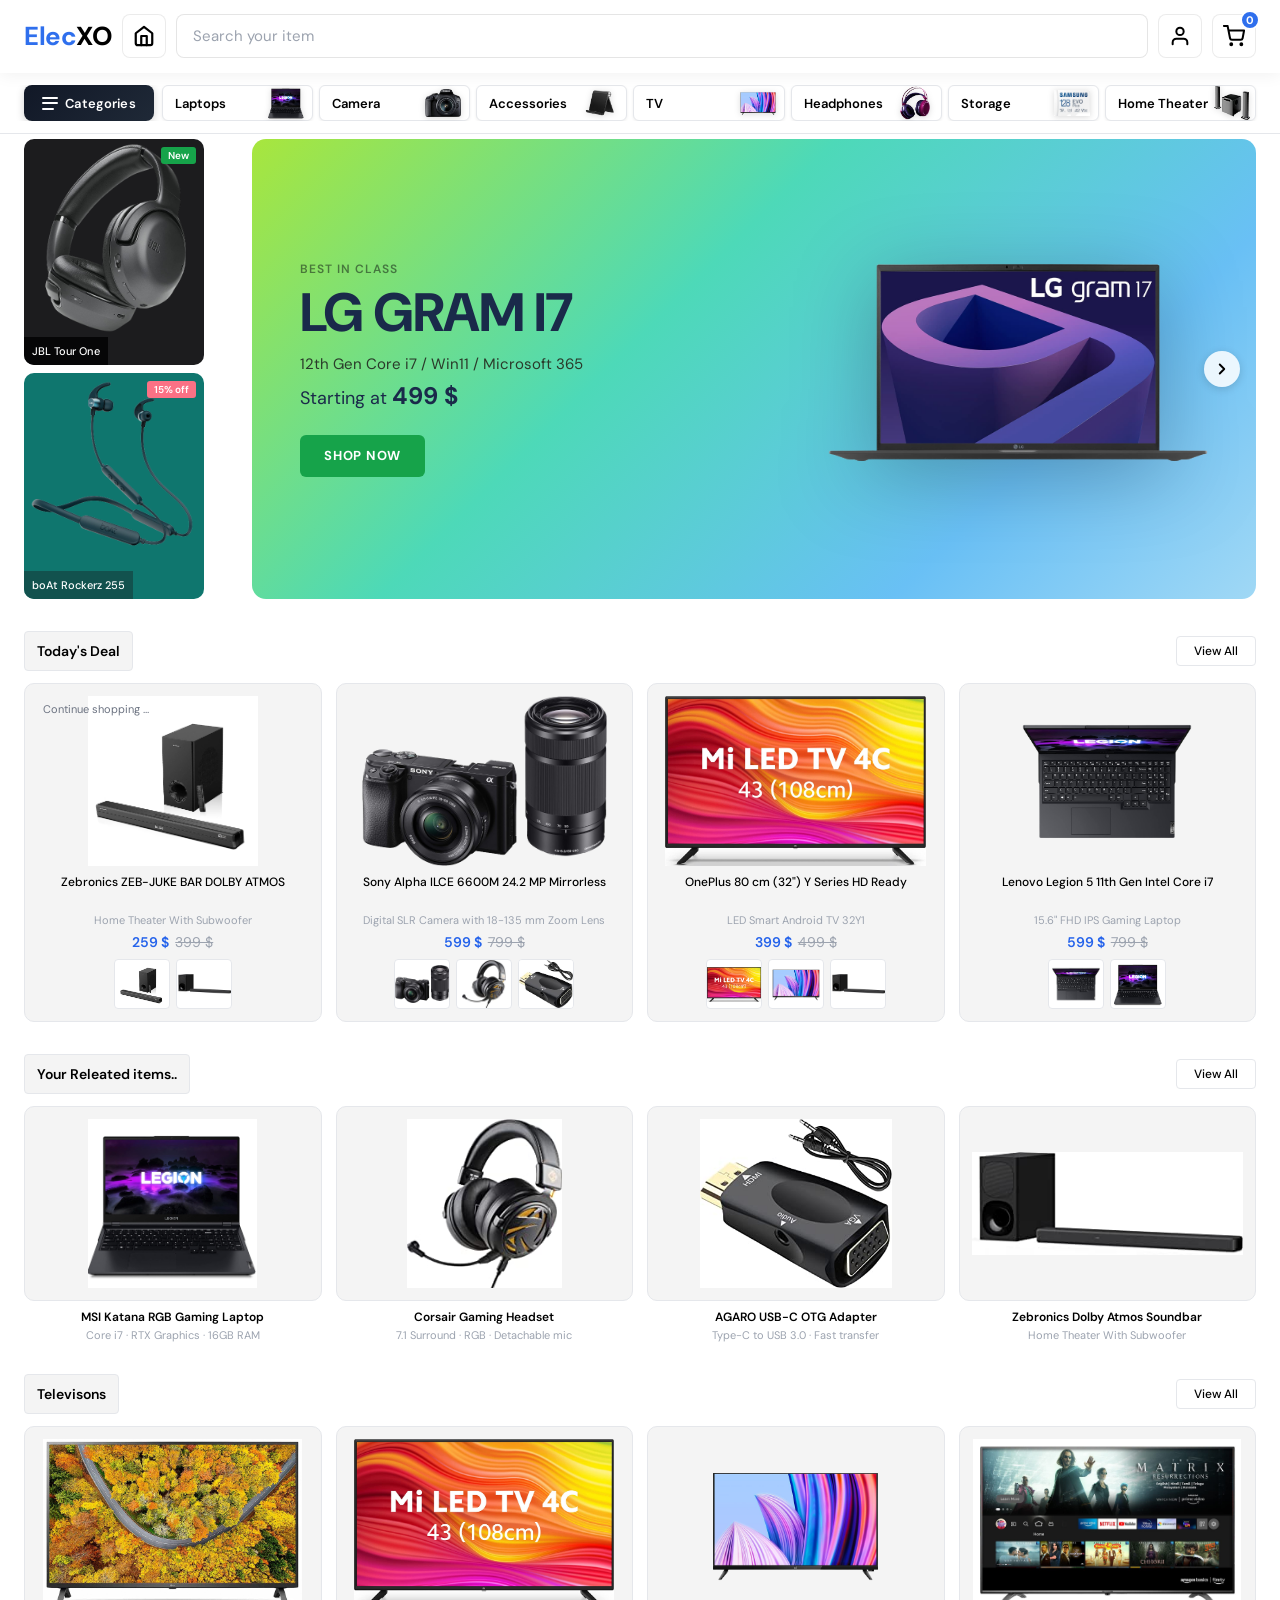
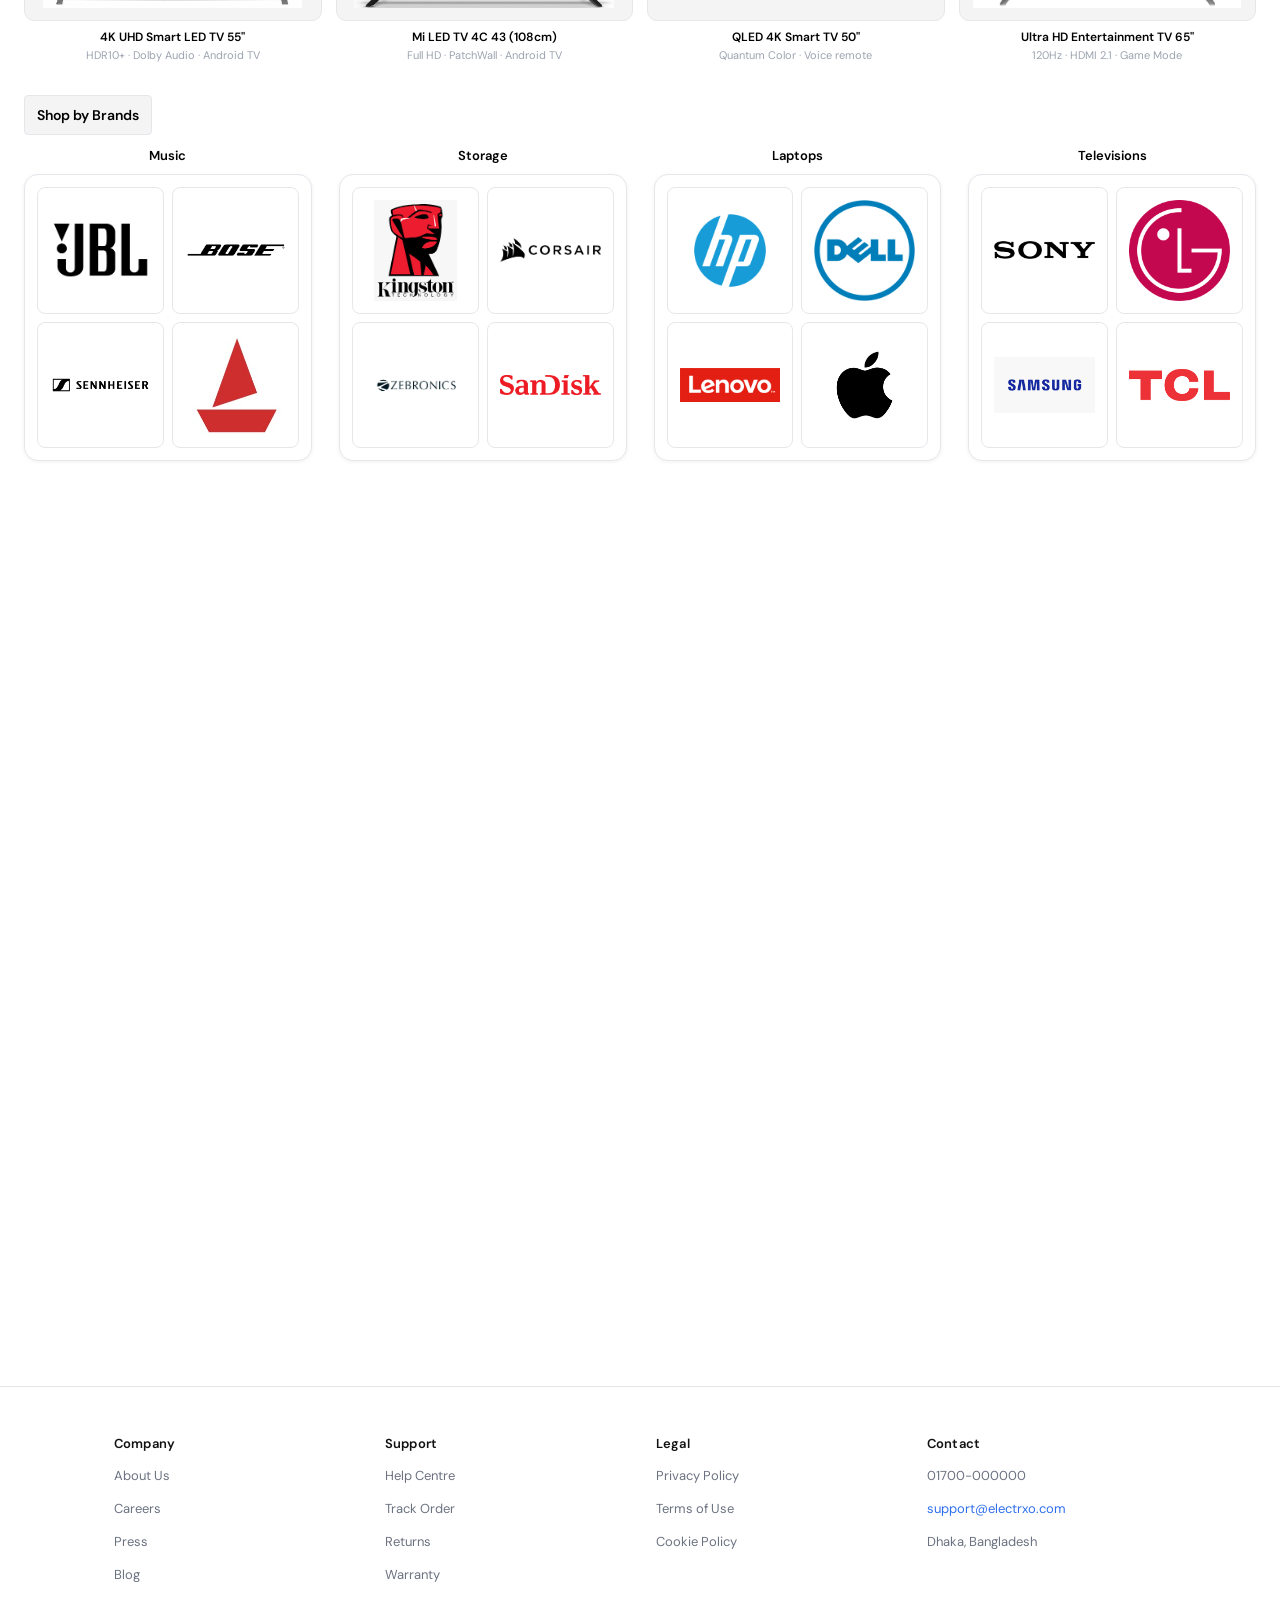
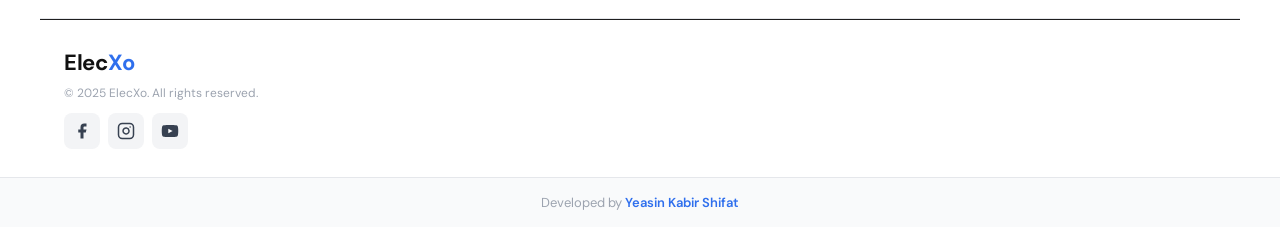
==== commit 84da7a76: "animation added" ====
--- a/index.html
+++ b/index.html
@@ -70,7 +70,7 @@
   <div class="cat-nav-inner">
 
     <!-- "Categories" striped label -->
-    <div class="cat-stripe-wrap">
+    <div class="cat-stripe-wrap" id="cat-stripe-btn" style="cursor:pointer;">
       <div class="cat-stripe-bg"><span></span></div>
       <span class="cat-stripe-text">Categories</span>
     </div>
@@ -218,54 +218,73 @@
      FOOTER
 ═══════════════════════════════ -->
 <footer class="site-footer">
+
+  <!-- Top links grid -->
   <div class="footer-grid">
-    <div>
-      <h3>Know Us</h3>
-      <ul><li>About Us</li><li>Contact Us</li><li>Press</li><li>Careers</li><li>Elecxo Earn</li></ul>
-    </div>
-    <div>
-      <h3>Policy</h3>
-      <ul><li>Security</li><li>Privacy</li><li>Term of use</li><li>Return policy</li><li>Compliance</li></ul>
-    </div>
-    <div>
-      <h3>Help you</h3>
-      <ul><li>Return &amp; Cancelation</li><li>Membership</li><li>Payments</li><li>Account</li><li>Shipping</li></ul>
-    </div>
-    <div>
-      <h3>Social</h3>
+    <div class="footer-col">
+      <h3 class="footer-col-title">Company</h3>
+      <ul class="footer-col-list">
+        <li><a href="#">About Us</a></li>
+        <li><a href="#">Careers</a></li>
+        <li><a href="#">Press</a></li>
+        <li><a href="#">Blog</a></li>
+      </ul>
+    </div>
+    <div class="footer-col">
+      <h3 class="footer-col-title">Support</h3>
+      <ul class="footer-col-list">
+        <li><a href="#">Help Centre</a></li>
+        <li><a href="#">Track Order</a></li>
+        <li><a href="#">Returns</a></li>
+        <li><a href="#">Warranty</a></li>
+      </ul>
+    </div>
+    <div class="footer-col">
+      <h3 class="footer-col-title">Legal</h3>
+      <ul class="footer-col-list">
+        <li><a href="#">Privacy Policy</a></li>
+        <li><a href="#">Terms of Use</a></li>
+        <li><a href="#">Cookie Policy</a></li>
+      </ul>
+    </div>
+    <div class="footer-col">
+      <h3 class="footer-col-title">Contact</h3>
+      <ul class="footer-col-list footer-contact-list">
+        <li>01700-000000</li>
+        <li><a href="mailto:support@electrxo.com">support@electrxo.com</a></li>
+        <li>Dhaka, Bangladesh</li>
+      </ul>
+    </div>
+  </div>
+
+  <!-- Divider -->
+  <div class="footer-divider"></div>
+
+  <!-- Bottom bar -->
+  <div class="footer-bottom">
+    <div class="footer-bottom-left">
+      <p class="footer-wordmark">Elec<span>Xo</span></p>
+      <p class="footer-copy">&copy; 2025 ElecXo. All rights reserved.</p>
       <div class="social-icons">
         <a href="#" aria-label="Facebook" class="social-icon">
-          <svg viewBox="0 0 24 24" fill="currentColor"><path d="M18 2h-3a5 5 0 0 0-5 5v3H7v4h3v8h4v-8h3l1-4h-4V7a1 1 0 0 1 1-1h3z"/></svg>
+          <svg viewBox="0 0 24 24" fill="currentColor" width="18" height="18"><path d="M18 2h-3a5 5 0 0 0-5 5v3H7v4h3v8h4v-8h3l1-4h-4V7a1 1 0 0 1 1-1h3z"/></svg>
         </a>
         <a href="#" aria-label="Instagram" class="social-icon">
-          <svg viewBox="0 0 24 24" fill="none" stroke="currentColor" stroke-width="2" stroke-linecap="round" stroke-linejoin="round"><rect x="2" y="2" width="20" height="20" rx="5" ry="5"/><path d="M16 11.37A4 4 0 1 1 12.63 8 4 4 0 0 1 16 11.37z"/><line x1="17.5" y1="6.5" x2="17.51" y2="6.5"/></svg>
-        </a>
-        <a href="#" aria-label="Twitter / X" class="social-icon">
-          <svg viewBox="0 0 24 24" fill="currentColor"><path d="M18.244 2.25h3.308l-7.227 8.26 8.502 11.24H16.17l-5.214-6.817L4.99 21.75H1.68l7.73-8.835L1.254 2.25H8.08l4.713 6.231zm-1.161 17.52h1.833L7.084 4.126H5.117z"/></svg>
+          <svg viewBox="0 0 24 24" fill="none" stroke="currentColor" stroke-width="2" stroke-linecap="round" stroke-linejoin="round" width="18" height="18"><rect x="2" y="2" width="20" height="20" rx="5" ry="5"/><path d="M16 11.37A4 4 0 1 1 12.63 8 4 4 0 0 1 16 11.37z"/><line x1="17.5" y1="6.5" x2="17.51" y2="6.5"/></svg>
         </a>
         <a href="#" aria-label="YouTube" class="social-icon">
-          <svg viewBox="0 0 24 24" fill="currentColor"><path d="M22.54 6.42a2.78 2.78 0 0 0-1.95-1.96C18.88 4 12 4 12 4s-6.88 0-8.59.46a2.78 2.78 0 0 0-1.95 1.96A29 29 0 0 0 1 12a29 29 0 0 0 .46 5.58A2.78 2.78 0 0 0 3.41 19.54C5.12 20 12 20 12 20s6.88 0 8.59-.46a2.78 2.78 0 0 0 1.95-1.96A29 29 0 0 0 23 12a29 29 0 0 0-.46-5.58z"/><polygon points="9.75 15.02 15.5 12 9.75 8.98 9.75 15.02" fill="white"/></svg>
+          <svg viewBox="0 0 24 24" fill="currentColor" width="18" height="18"><path d="M22.54 6.42a2.78 2.78 0 0 0-1.95-1.96C18.88 4 12 4 12 4s-6.88 0-8.59.46a2.78 2.78 0 0 0-1.95 1.96A29 29 0 0 0 1 12a29 29 0 0 0 .46 5.58A2.78 2.78 0 0 0 3.41 19.54C5.12 20 12 20 12 20s6.88 0 8.59-.46a2.78 2.78 0 0 0 1.95-1.96A29 29 0 0 0 23 12a29 29 0 0 0-.46-5.58z"/><polygon points="9.75 15.02 15.5 12 9.75 8.98 9.75 15.02" fill="white"/></svg>
         </a>
       </div>
-      <div class="footer-mail-inline">
-        <p class="footer-label-text">Mail Us</p>
-        <p>elecxo@info.com</p>
-        <p>elecxoindia@info.in</p>
-      </div>
-    </div>
-  </div>
-  <div class="footer-bottom">
-    <p class="footer-wordmark">Elec<span>XO</span></p>
-    <div class="footer-contact">
-      <p class="footer-label-text">Contact us</p>
-      <p>B-11 D.S.I.D.C Complex, F.I.E</p>
-      <p>patparganj Industrial Area,</p>
-      <p>New Delhi, Delhi 110092 · 011 4242 0976</p>
-    </div>
-  </div>
+    </div>
+
+  </div>
+
+  <!-- Crafted by -->
   <div class="footer-dev">
     <p>Developed by <span>Yeasin Kabir Shifat</span></p>
   </div>
+
 </footer>
 
 <!-- ══════════════════════════════
@@ -308,5 +327,6 @@
 </div>
 
 <script src="js/app.js"></script>
+<script src="js/animations.js"></script>
 </body>
 </html>
--- a/css/style.css
+++ b/css/style.css
@@ -651,9 +651,9 @@
 #row-cables-grid {
   padding-top: 0;
 }
-#row-a-grid      { gap: 30px; } /* Your Releated items.. — Figma spacing 30 */
-#row-tv-grid     { gap: 19px; } /* Televisons */
-#row-phones-grid { gap: 35px; } /* Headphones — Figma spacing 35 */
+#row-a-grid      { gap: 14px; } /* Your Releated items.. — Figma spacing 30 */
+#row-tv-grid     { gap: 14px; } /* Televisons */
+#row-phones-grid { gap: 14px; } /* Headphones — Figma spacing 35 */
 #row-cables-grid { gap: 14px; } /* Accessories — Figma spacing 14 */
 
 /* Brand panels row — Shop by Brands */
@@ -1232,4 +1232,67 @@
 .footer-dev span {
   color: var(--brand);
   font-weight: 600;
-}+}
+/* ══════════════════════════════
+   FOOTER — redesigned
+══════════════════════════════ */
+.footer-col-title {
+  font-size: 13px;
+  font-weight: 700;
+  color: #111111;
+  margin-bottom: 16px;
+  letter-spacing: 0.01em;
+}
+.footer-col-list {
+  list-style: none;
+  padding: 0;
+  margin: 0;
+  display: flex;
+  flex-direction: column;
+  gap: 10px;
+}
+.footer-col-list li,
+.footer-col-list a {
+  font-size: 13px;
+  color: #6b7280;
+  text-decoration: none;
+  transition: color 0.2s ease;
+}
+.footer-col-list a:hover { color: var(--brand); }
+.footer-contact-list li { color: #6b7280; }
+.footer-contact-list a { color: var(--brand); }
+
+.footer-divider {
+  max-width: 1200px;
+  margin: 0 auto;
+  border-top: 1px solid #e5e7eb;
+}
+.footer-bottom {
+  max-width: 1200px;
+  margin: 0 auto;
+  padding: 28px 24px;
+  display: flex;
+  flex-direction: column;
+  gap: 20px;
+  align-items: flex-start;
+}
+@media (min-width: 768px) {
+  .footer-bottom { flex-direction: row; align-items: center; justify-content: space-between; }
+}
+.footer-bottom-left { display: flex; flex-direction: column; gap: 8px; }
+.footer-wordmark { font-size: 22px; font-weight: 700; color: #111111; letter-spacing: -0.3px; }
+.footer-wordmark span { color: var(--brand); }
+.footer-copy { font-size: 12px; color: #9ca3af; }
+.footer-bottom-right { text-align: right; }
+.footer-secure-title { font-size: 13px; font-weight: 600; color: #111111; margin-bottom: 4px; }
+.footer-secure-methods { font-size: 13px; color: #9ca3af; }
+.footer-dev {
+  background: #f9fafb;
+  border-top: 1px solid #e5e7eb;
+  text-align: center;
+  padding: 16px 24px;
+  font-size: 13px;
+  color: #9ca3af;
+}
+.footer-dev span { color: var(--brand); font-weight: 600; }
+.footer-heart { color: #ef4444; }
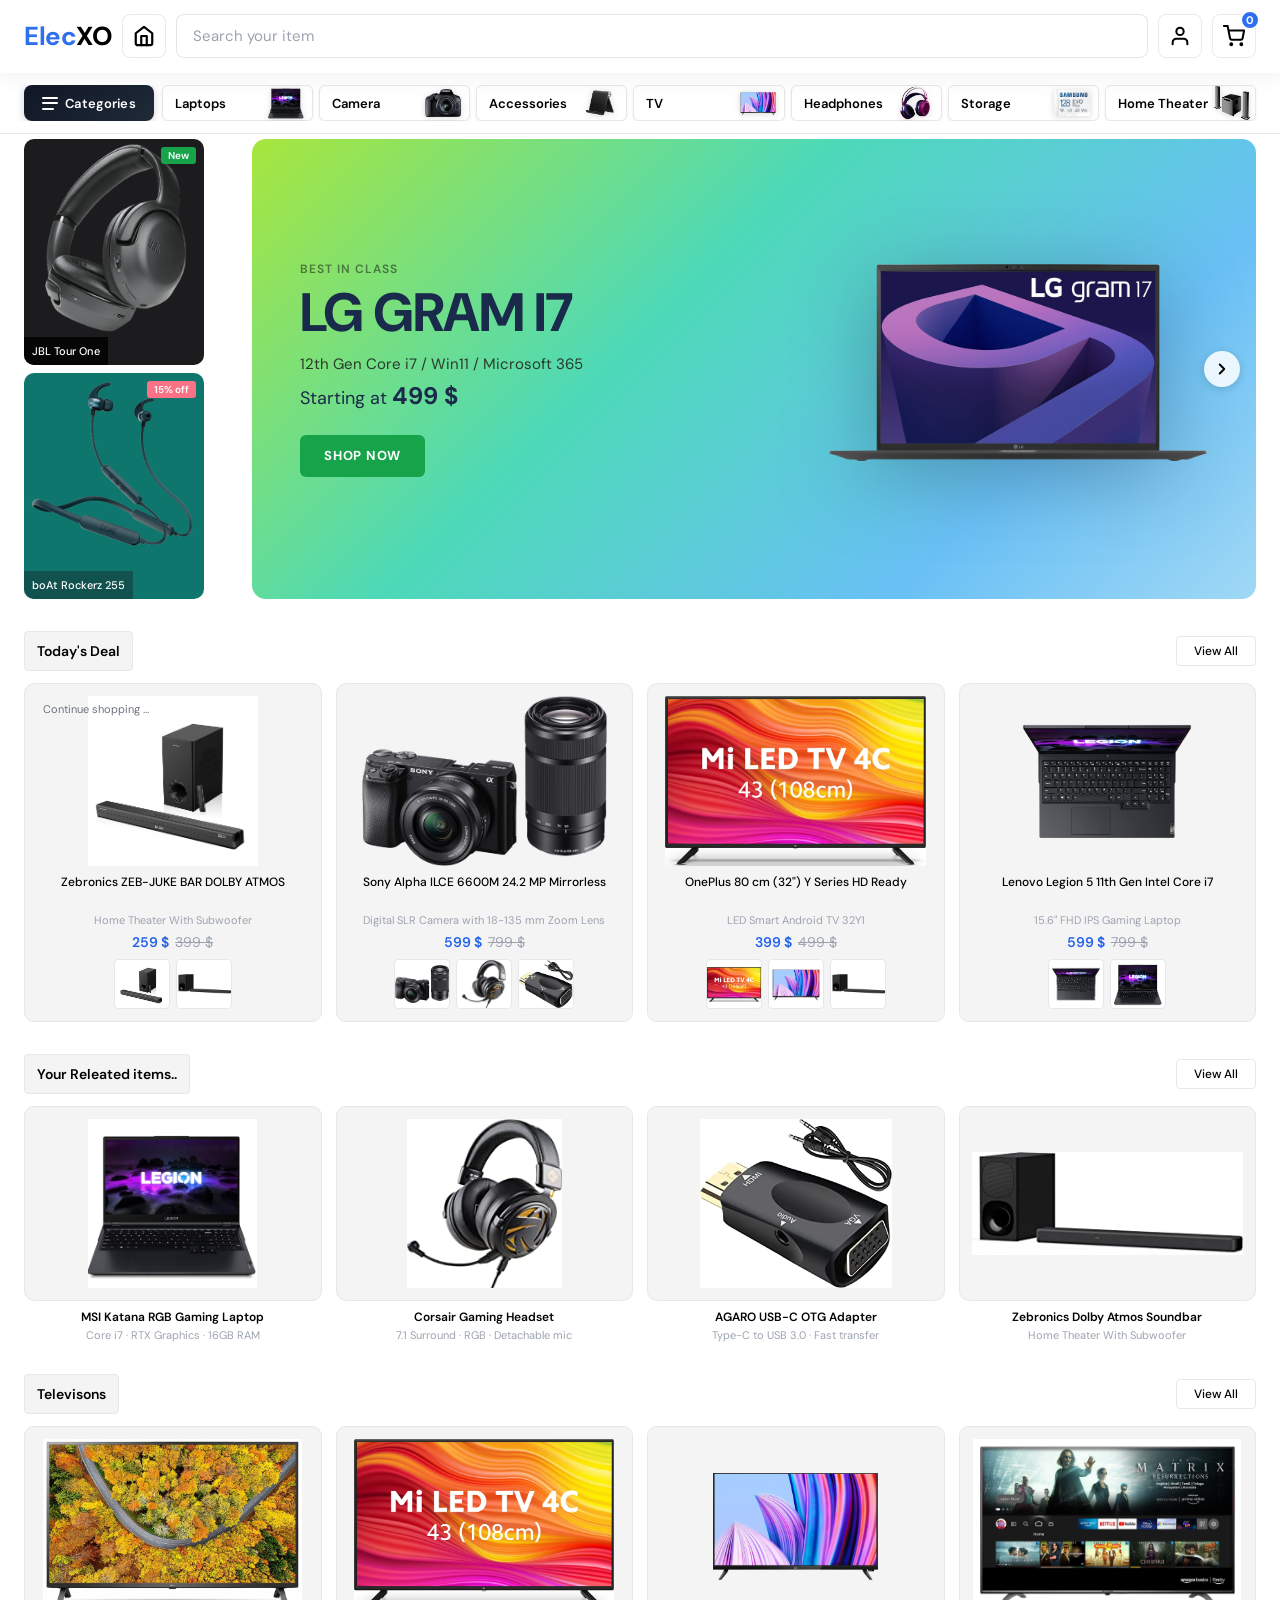
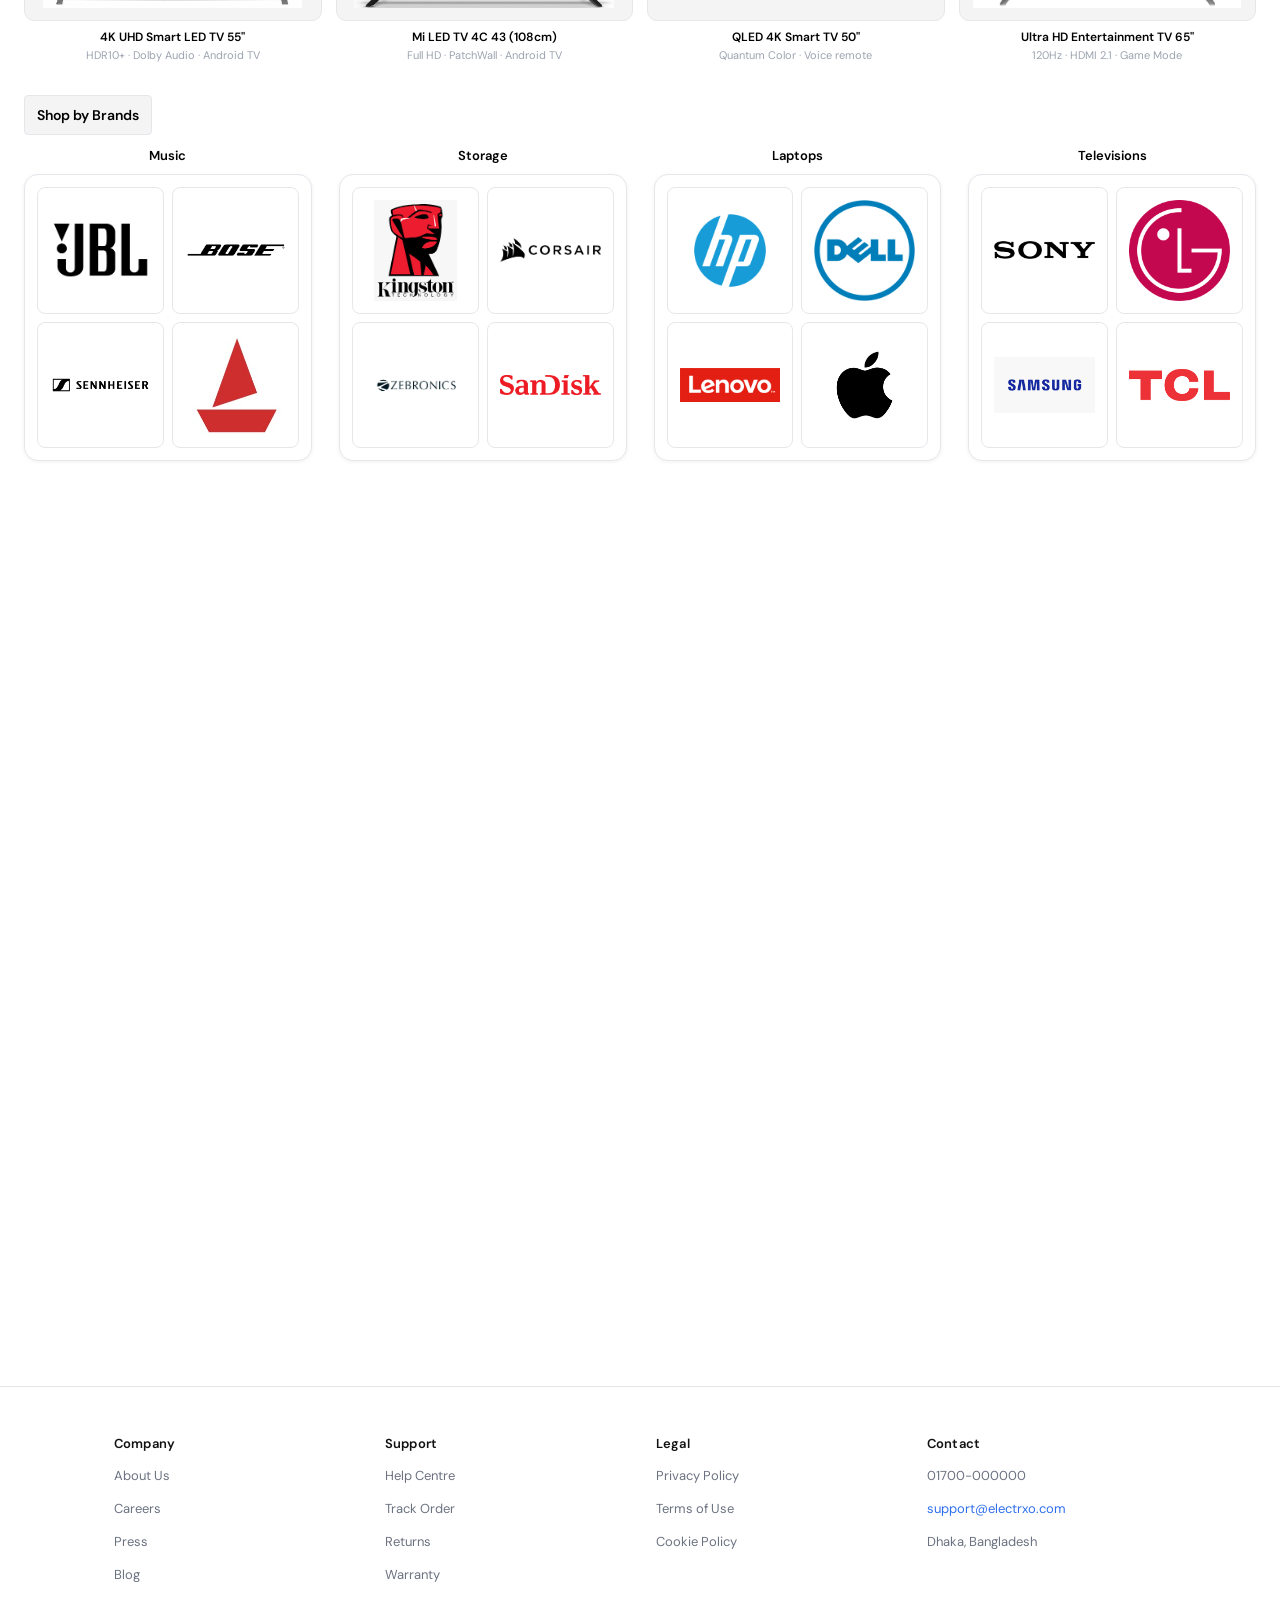
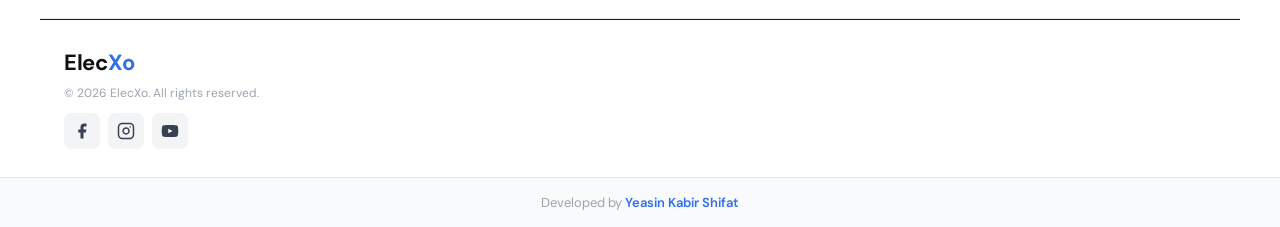
==== commit cee9fd26: "footer data updates" ====
--- a/index.html
+++ b/index.html
@@ -264,7 +264,7 @@
   <div class="footer-bottom">
     <div class="footer-bottom-left">
       <p class="footer-wordmark">Elec<span>Xo</span></p>
-      <p class="footer-copy">&copy; 2025 ElecXo. All rights reserved.</p>
+      <p class="footer-copy">&copy; 2026 ElecXo. All rights reserved.</p>
       <div class="social-icons">
         <a href="#" aria-label="Facebook" class="social-icon">
           <svg viewBox="0 0 24 24" fill="currentColor" width="18" height="18"><path d="M18 2h-3a5 5 0 0 0-5 5v3H7v4h3v8h4v-8h3l1-4h-4V7a1 1 0 0 1 1-1h3z"/></svg>
--- a/css/style.css
+++ b/css/style.css
@@ -49,11 +49,11 @@
   position: sticky;
   top: 0;
   z-index: 40;
-  background: rgba(255, 255, 255, 0.55);
-  backdrop-filter: blur(16px);
-  -webkit-backdrop-filter: blur(16px);
-  border-bottom: 1px solid rgba(255, 255, 255, 0.3);
-  box-shadow: 0 2px 16px rgba(0, 0, 0, 0.06);
+  background: rgba(255, 255, 255, 0.08);
+  backdrop-filter: blur(20px) saturate(180%);
+  -webkit-backdrop-filter: blur(20px) saturate(180%);
+  border-bottom: 1px solid rgba(255, 255, 255, 0.2);
+  box-shadow: 0 4px 24px rgba(0, 0, 0, 0.06);
 }
 
 .header-inner {
@@ -1080,12 +1080,15 @@
   z-index: 51;
   width: 100%; max-width: 430px;
   height: 100%;
-  background: var(--paper);
+  background: rgba(255, 255, 255, 0.72);
+  backdrop-filter: blur(28px) saturate(180%);
+  -webkit-backdrop-filter: blur(28px) saturate(180%);
+  border-left: 1px solid rgba(255, 255, 255, 0.5);
+  box-shadow: -8px 0 48px rgba(0, 0, 0, 0.18), inset 1px 0 0 rgba(255,255,255,0.6);
   color: var(--ink);
   display: flex;
   flex-direction: column;
-  box-shadow: -6px 0 30px rgba(0,0,0,.18);
-  transition: right .28s cubic-bezier(.4,0,.2,1);
+  transition: right .35s cubic-bezier(.4,0,.2,1);
 }
 .cart-drawer.open { right: 0; }
 
@@ -1133,10 +1136,13 @@
   z-index: 51;
   width: calc(100% - 32px);
   max-width: 500px;
-  background: var(--paper);
-  border-radius: 14px;
-  padding: 24px;
-  box-shadow: 0 20px 60px rgba(0,0,0,.22);
+  background: rgba(255, 255, 255, 0.75);
+  backdrop-filter: blur(28px) saturate(180%);
+  -webkit-backdrop-filter: blur(28px) saturate(180%);
+  border: 1px solid rgba(255, 255, 255, 0.5);
+  border-radius: 20px;
+  padding: 28px;
+  box-shadow: 0 24px 64px rgba(0, 0, 0, 0.18), inset 0 1px 0 rgba(255,255,255,0.6);
   color: var(--ink);
 }
 .product-modal.open { display: block; }
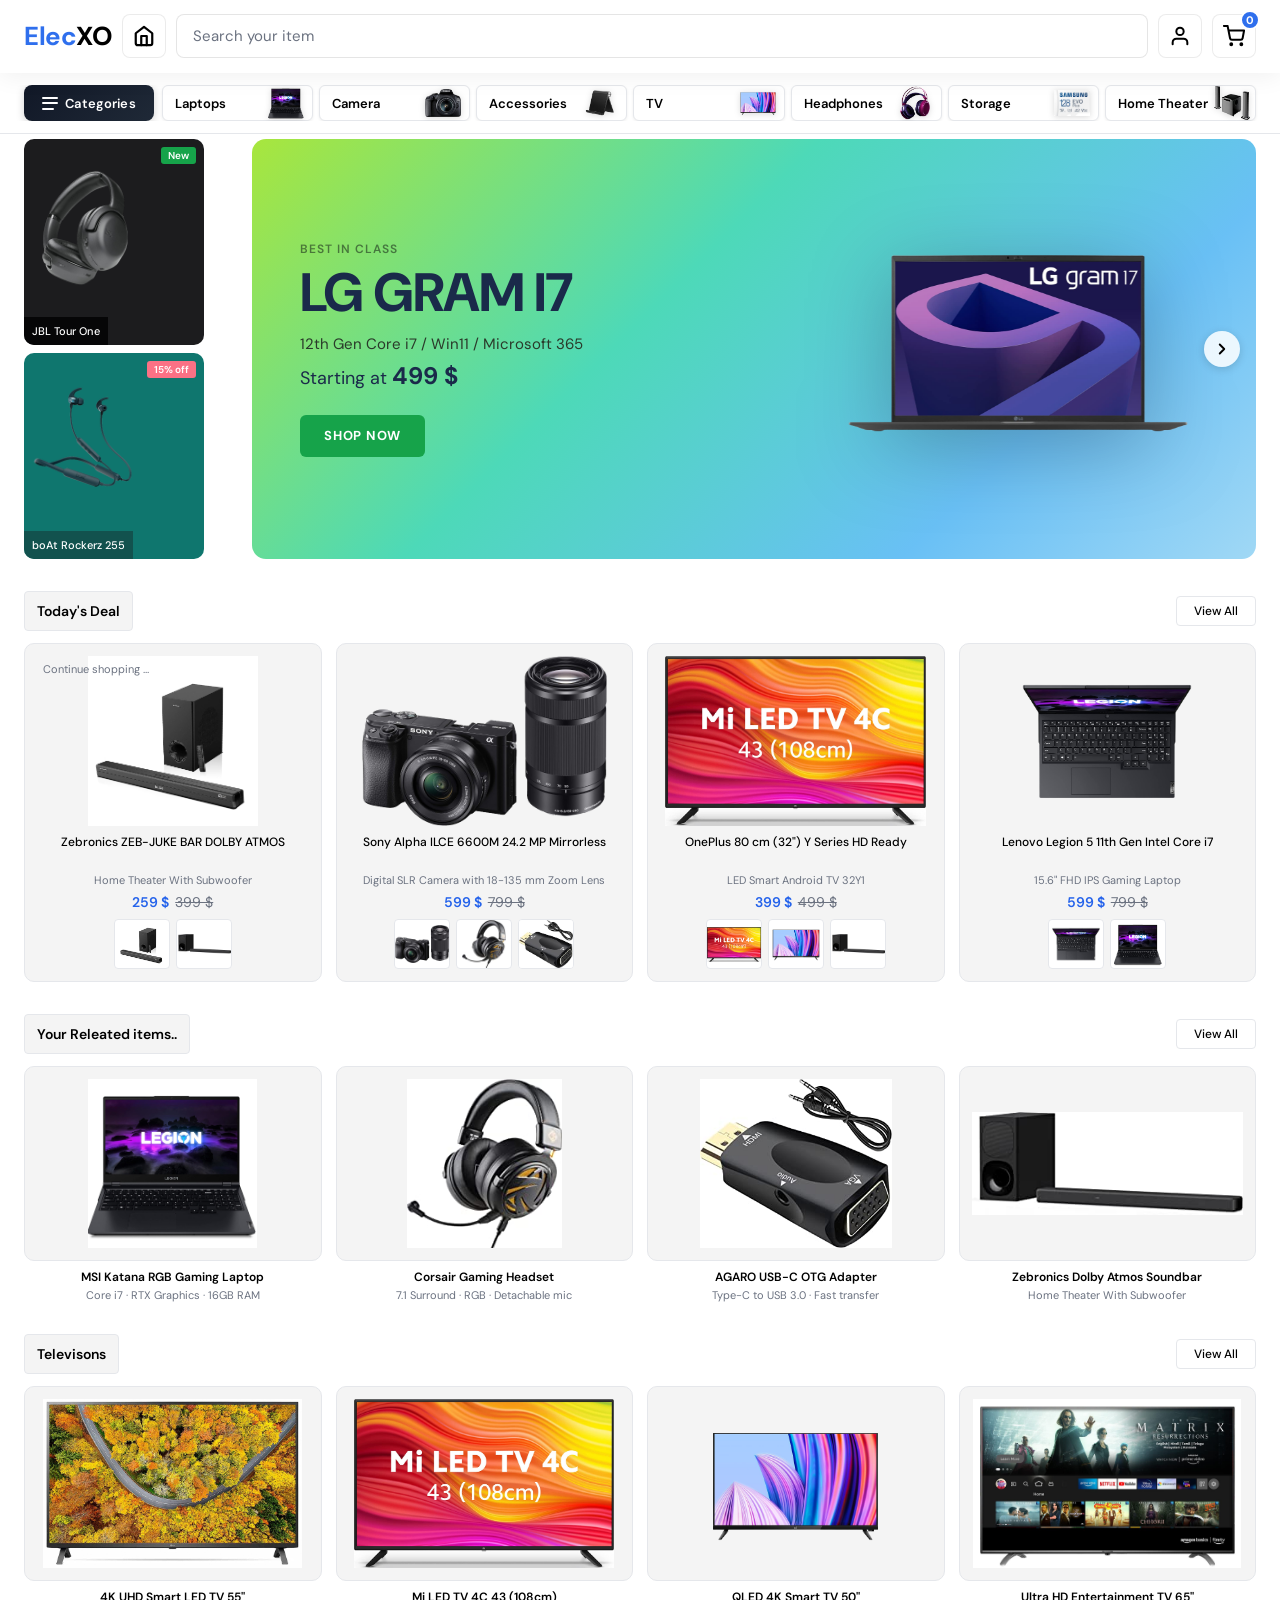
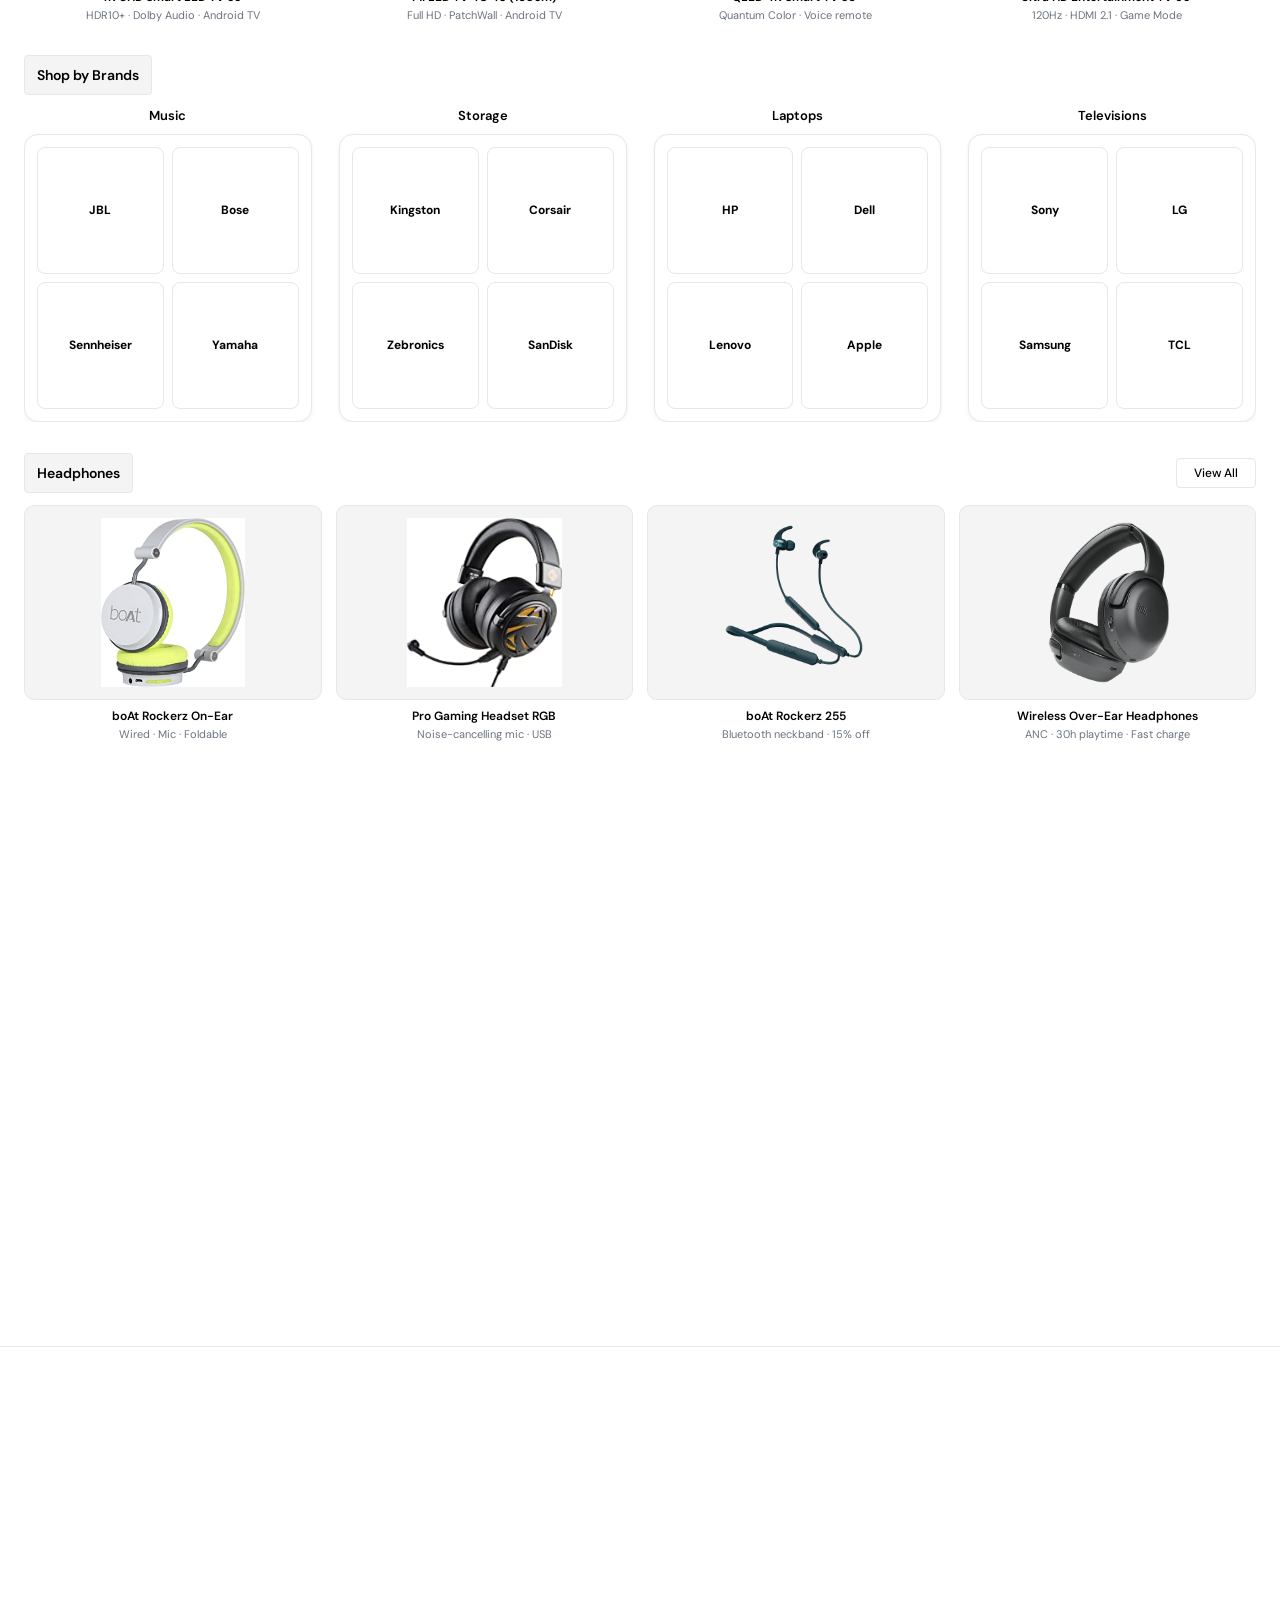
==== commit 08e8a254: "added changes and perforamance scrore" ====
--- a/index.html
+++ b/index.html
@@ -7,7 +7,9 @@
   <meta name="description" content="ElecXO — laptops, TVs, cameras, headphones and accessories." />
   <link rel="preconnect" href="https://fonts.googleapis.com" />
   <link rel="preconnect" href="https://fonts.gstatic.com" crossorigin />
-  <link href="https://fonts.googleapis.com/css2?family=DM+Sans:ital,opsz,wght@0,9..40,300;0,9..40,400;0,9..40,500;0,9..40,600;0,9..40,700;0,9..40,800;1,9..40,400&display=swap" rel="stylesheet" />
+  <link rel="preload" as="style" href="https://fonts.googleapis.com/css2?family=DM+Sans:ital,opsz,wght@0,9..40,400;0,9..40,500;0,9..40,600;0,9..40,700&display=swap" />
+  <link rel="stylesheet" href="https://fonts.googleapis.com/css2?family=DM+Sans:ital,opsz,wght@0,9..40,400;0,9..40,500;0,9..40,600;0,9..40,700&display=swap" media="print" onload="this.media='all'" />
+  <noscript><link rel="stylesheet" href="https://fonts.googleapis.com/css2?family=DM+Sans:ital,opsz,wght@0,9..40,400;0,9..40,500;0,9..40,600;0,9..40,700&display=swap" /></noscript>
   <link rel="stylesheet" href="css/style.css" />
 </head>
 <body>
@@ -92,13 +94,13 @@
 
       <button class="sidebar-card sidebar-dark" onclick="openProduct('jbl-tour')">
         <span class="sidebar-badge badge-green">New</span>
-        <img src="img/hero/p-sony-hp.jpg" alt="JBL Tour One" class="sidebar-img" />
+        <img src="img/hero/p-sony-hp.jpg" alt="JBL Tour One" class="sidebar-img" width="120" height="120" fetchpriority="high" />
         <span class="sidebar-label">JBL Tour One</span>
       </button>
 
       <button class="sidebar-card sidebar-teal" onclick="openProduct('neckband')">
         <span class="sidebar-badge badge-pink">15% off</span>
-        <img src="img/hero/p-neckband.jpg" alt="boAt Rockerz 255" class="sidebar-img" />
+        <img src="img/hero/p-neckband.jpg" alt="boAt Rockerz 255" class="sidebar-img" width="120" height="120" fetchpriority="high" />
         <span class="sidebar-label sidebar-label-teal">boAt Rockerz 255</span>
       </button>
 
@@ -114,7 +116,7 @@
         <button class="hero-cta" onclick="openProduct('lg-gram'); event.stopPropagation();">SHOP NOW</button>
       </div>
       <div class="hero-img-wrap">
-        <img src="img/hero/lg-gram.jpg" alt="LG gram 17" class="hero-laptop-img" />
+        <img src="img/hero/lg-gram.jpg" alt="LG gram 17" class="hero-laptop-img" width="520" height="340" fetchpriority="high" />
       </div>
       <!-- next arrow -->
       <button
@@ -192,7 +194,7 @@
             <span class="promo-cta">SHOP NOW</span>
           </div>
         </div>
-        <img src="img/promo/promo-boat.jpg" alt="boAt Bassheads 900" class="promo-img" onerror="this.style.display='none'" />
+        <img src="img/promo/promo-boat.jpg" alt="boAt Bassheads 900" class="promo-img" width="300" height="200" loading="lazy" onerror="this.style.display='none'" />
       </button>
 
       <!-- AirPods Pro banner -->
@@ -206,7 +208,7 @@
             <span class="promo-cta">BUY NOW</span>
           </div>
         </div>
-        <img src="img/promo/promo-airpods.jpg" alt="AirPods Pro" class="promo-img" onerror="this.style.display='none'" />
+        <img src="img/promo/promo-airpods.jpg" alt="AirPods Pro" class="promo-img" width="300" height="200" loading="lazy" onerror="this.style.display='none'" />
       </button>
 
     </div>
@@ -326,7 +328,7 @@
   <button class="btn-add-to-cart" onclick="addActiveToCart()">Add to cart</button>
 </div>
 
-<script src="js/app.js"></script>
-<script src="js/animations.js"></script>
+<script src="js/app.js" defer></script>
+<script src="js/animations.js" defer></script>
 </body>
 </html>
--- a/css/style.css
+++ b/css/style.css
@@ -9,13 +9,13 @@
   --paper:      #ffffff;
   --fog:        #f4f4f4;
   --mute:       #6b7280;
-  --soft:       #9ca3af;
+  --soft:       #6b7280;
   --line:       #e5e7eb;
   --brand:      #2f6fed;
   --go:         #16a34a;
   --go-dk:      #15803d;
   --price:      #2563eb;
-  --strike:     #9ca3af;
+  --strike:     #6b7280;
   --sale:       #fb7185;
   --teal:       #0f766e;
   --teal-dk:    #134e4a;
@@ -459,7 +459,7 @@
 
 .hero-img-wrap {
   flex-shrink: 0;
-  width: 40%;
+  width: 38%;
   max-width: 380px;
   display: flex;
   align-items: flex-end;
@@ -471,11 +471,16 @@
 
 .hero-laptop-img {
   width: 100%;
+  max-height: 130px;
   object-fit: contain;
+  object-position: bottom;
   filter: drop-shadow(0 8px 20px rgba(0,0,0,.2));
 }
-@media (min-width: 768px) {
-  .hero-laptop-img { filter: drop-shadow(0 16px 40px rgba(0,0,0,.25)); }
+@media (min-width: 480px) {
+  .hero-laptop-img { max-height: 180px; }
+}
+@media (min-width: 768px) {
+  .hero-laptop-img { max-height: none; filter: drop-shadow(0 16px 40px rgba(0,0,0,.25)); }
 }
 
 /* Next arrow */
@@ -915,8 +920,8 @@
 @media (min-width: 480px) { .promo-sub { display: block; font-size: 12px; } }
 @media (min-width: 768px) { .promo-sub { font-size: 13px; } }
 
-.promo-sub-light { font-size: 13px; color: rgba(200,200,200,.85); }
-.promo-incl { font-size: 12px; color: rgba(200,200,200,.75); margin: 0; text-decoration: none !important; }
+.promo-sub-light { font-size: 13px; color: rgba(230,230,230,1); }
+.promo-incl { font-size: 12px; color: rgba(210,210,210,1); margin: 0; text-decoration: none !important; }
 
 .promo-price-line {
   font-family: 'Poppins', var(--font);
@@ -1288,17 +1293,41 @@
 .footer-bottom-left { display: flex; flex-direction: column; gap: 8px; }
 .footer-wordmark { font-size: 22px; font-weight: 700; color: #111111; letter-spacing: -0.3px; }
 .footer-wordmark span { color: var(--brand); }
-.footer-copy { font-size: 12px; color: #9ca3af; }
+.footer-copy { font-size: 12px; color: #6b7280; }
 .footer-bottom-right { text-align: right; }
 .footer-secure-title { font-size: 13px; font-weight: 600; color: #111111; margin-bottom: 4px; }
-.footer-secure-methods { font-size: 13px; color: #9ca3af; }
+.footer-secure-methods { font-size: 13px; color: #6b7280; }
 .footer-dev {
   background: #f9fafb;
   border-top: 1px solid #e5e7eb;
   text-align: center;
   padding: 16px 24px;
   font-size: 13px;
-  color: #9ca3af;
+  color: #6b7280;
 }
 .footer-dev span { color: var(--brand); font-weight: 600; }
 .footer-heart { color: #ef4444; }
+
+/* ── Performance: content-visibility for off-screen sections ── */
+.main-content .section-header,
+#row-a-grid,
+#row-tv-grid,
+#brand-panels,
+#row-phones-grid,
+#row-cables-grid,
+.promo-row,
+.site-footer {
+  content-visibility: auto;
+  contain-intrinsic-size: auto 400px;
+}
+
+/* ── Performance: limit will-change to animated elements only ── */
+.hero-banner,
+.hero-laptop-img,
+#site-header {
+  will-change: transform;
+}
+
+/* ── Image explicit sizing to prevent CLS ── */
+.sidebar-img { width: 120px; height: 120px; object-fit: contain; }
+.hero-laptop-img { width: 100%; max-width: 520px; }
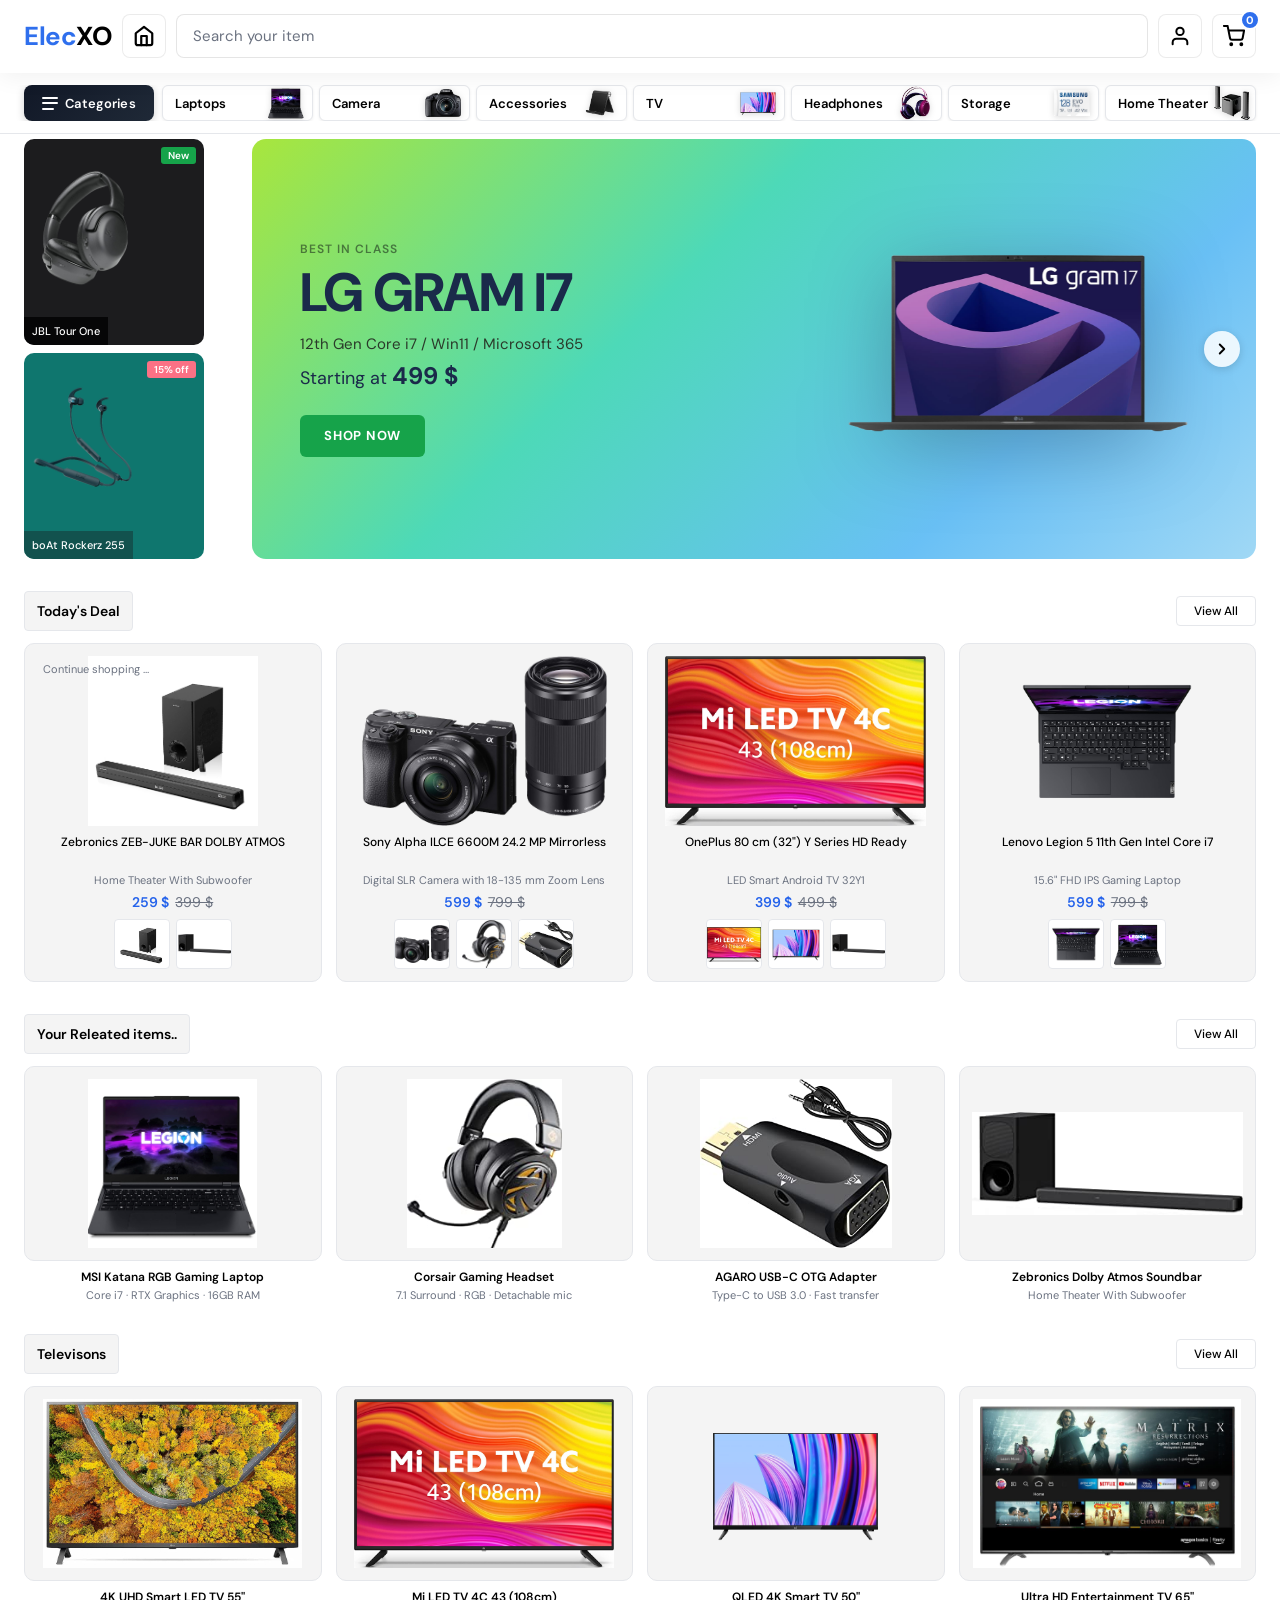
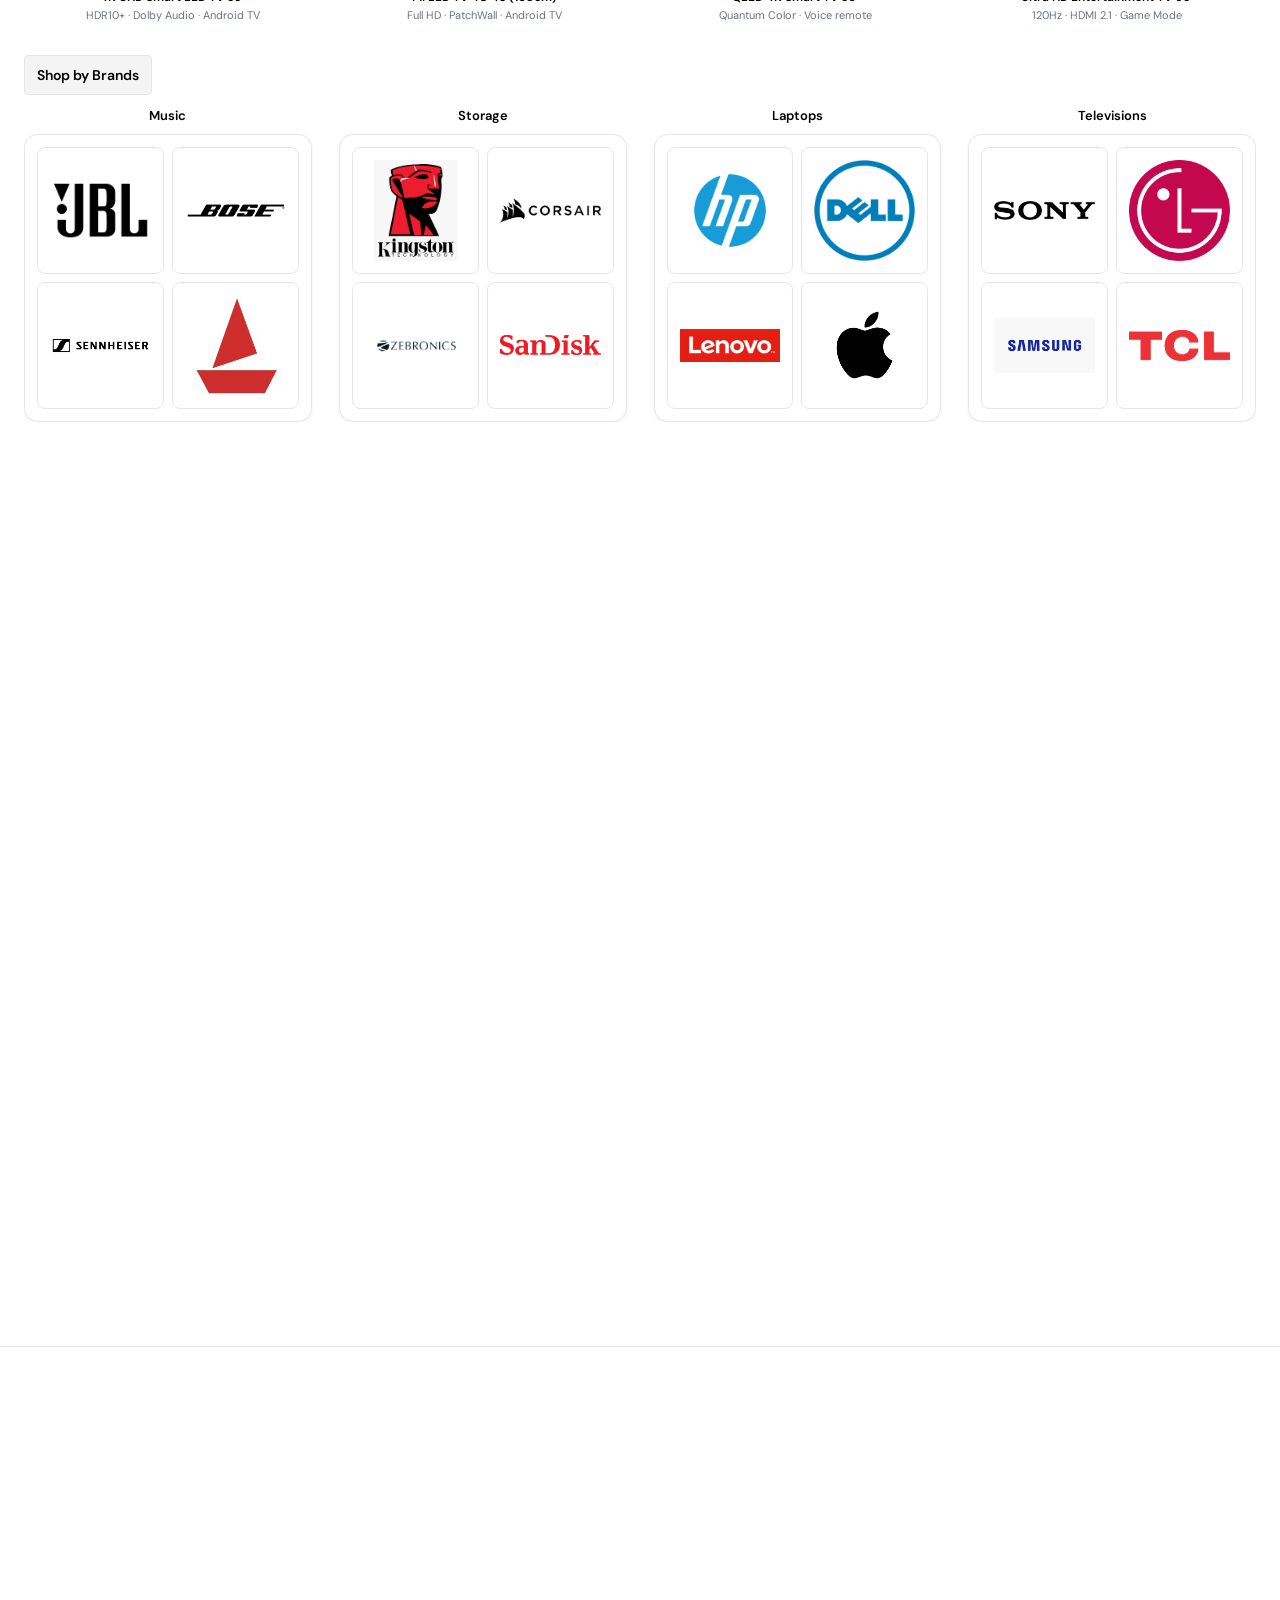
==== commit 9d5b74b5: "product details page create" ====
--- a/index.html
+++ b/index.html
@@ -309,25 +309,6 @@
     <button class="btn-checkout" id="btn-checkout" onclick="checkout()" disabled>Checkout</button>
   </div>
 </aside>
-
-<!-- ══════════════════════════════
-     PRODUCT MODAL
-═══════════════════════════════ -->
-<div class="backdrop" id="modal-backdrop" onclick="closeModal()"></div>
-<div class="product-modal" id="product-modal">
-  <button class="modal-close-btn" onclick="closeModal()" aria-label="Close">
-    <svg xmlns="http://www.w3.org/2000/svg" width="20" height="20" viewBox="0 0 24 24" fill="none" stroke="currentColor" stroke-width="2"><line x1="18" y1="6" x2="6" y2="18"/><line x1="6" y1="6" x2="18" y2="18"/></svg>
-  </button>
-  <img id="modal-img" src="" alt="" />
-  <h3 id="modal-name"></h3>
-  <p id="modal-sub"></p>
-  <p class="modal-price-row">
-    <span id="modal-price" class="modal-price-val"></span>
-    <span id="modal-mrp" class="modal-mrp-val"></span>
-  </p>
-  <button class="btn-add-to-cart" onclick="addActiveToCart()">Add to cart</button>
-</div>
-
 <script src="js/app.js" defer></script>
 <script src="js/animations.js" defer></script>
 </body>
--- a/css/style.css
+++ b/css/style.css
@@ -1036,10 +1036,10 @@
 .footer-grid {
   display: grid;
   grid-template-columns: repeat(2, 1fr);
-  gap: 20px;
+  gap: 12px;
   max-width: 1100px;
   margin: 0 auto;
-  padding: 32px 24px 24px;
+  padding: 16px 24px 12px;
 }
 @media (min-width: 640px) { .footer-grid { grid-template-columns: repeat(4, 1fr); gap: 32px; padding: 48px 24px 32px; } }
 .footer-grid h3 { font-size: 13px; font-weight: 600; margin-bottom: 12px; color: #111111; }
@@ -1251,7 +1251,7 @@
   font-size: 13px;
   font-weight: 700;
   color: #111111;
-  margin-bottom: 16px;
+  margin-bottom: 6px;
   letter-spacing: 0.01em;
 }
 .footer-col-list {
@@ -1260,7 +1260,7 @@
   margin: 0;
   display: flex;
   flex-direction: column;
-  gap: 10px;
+  gap: 3px;
 }
 .footer-col-list li,
 .footer-col-list a {
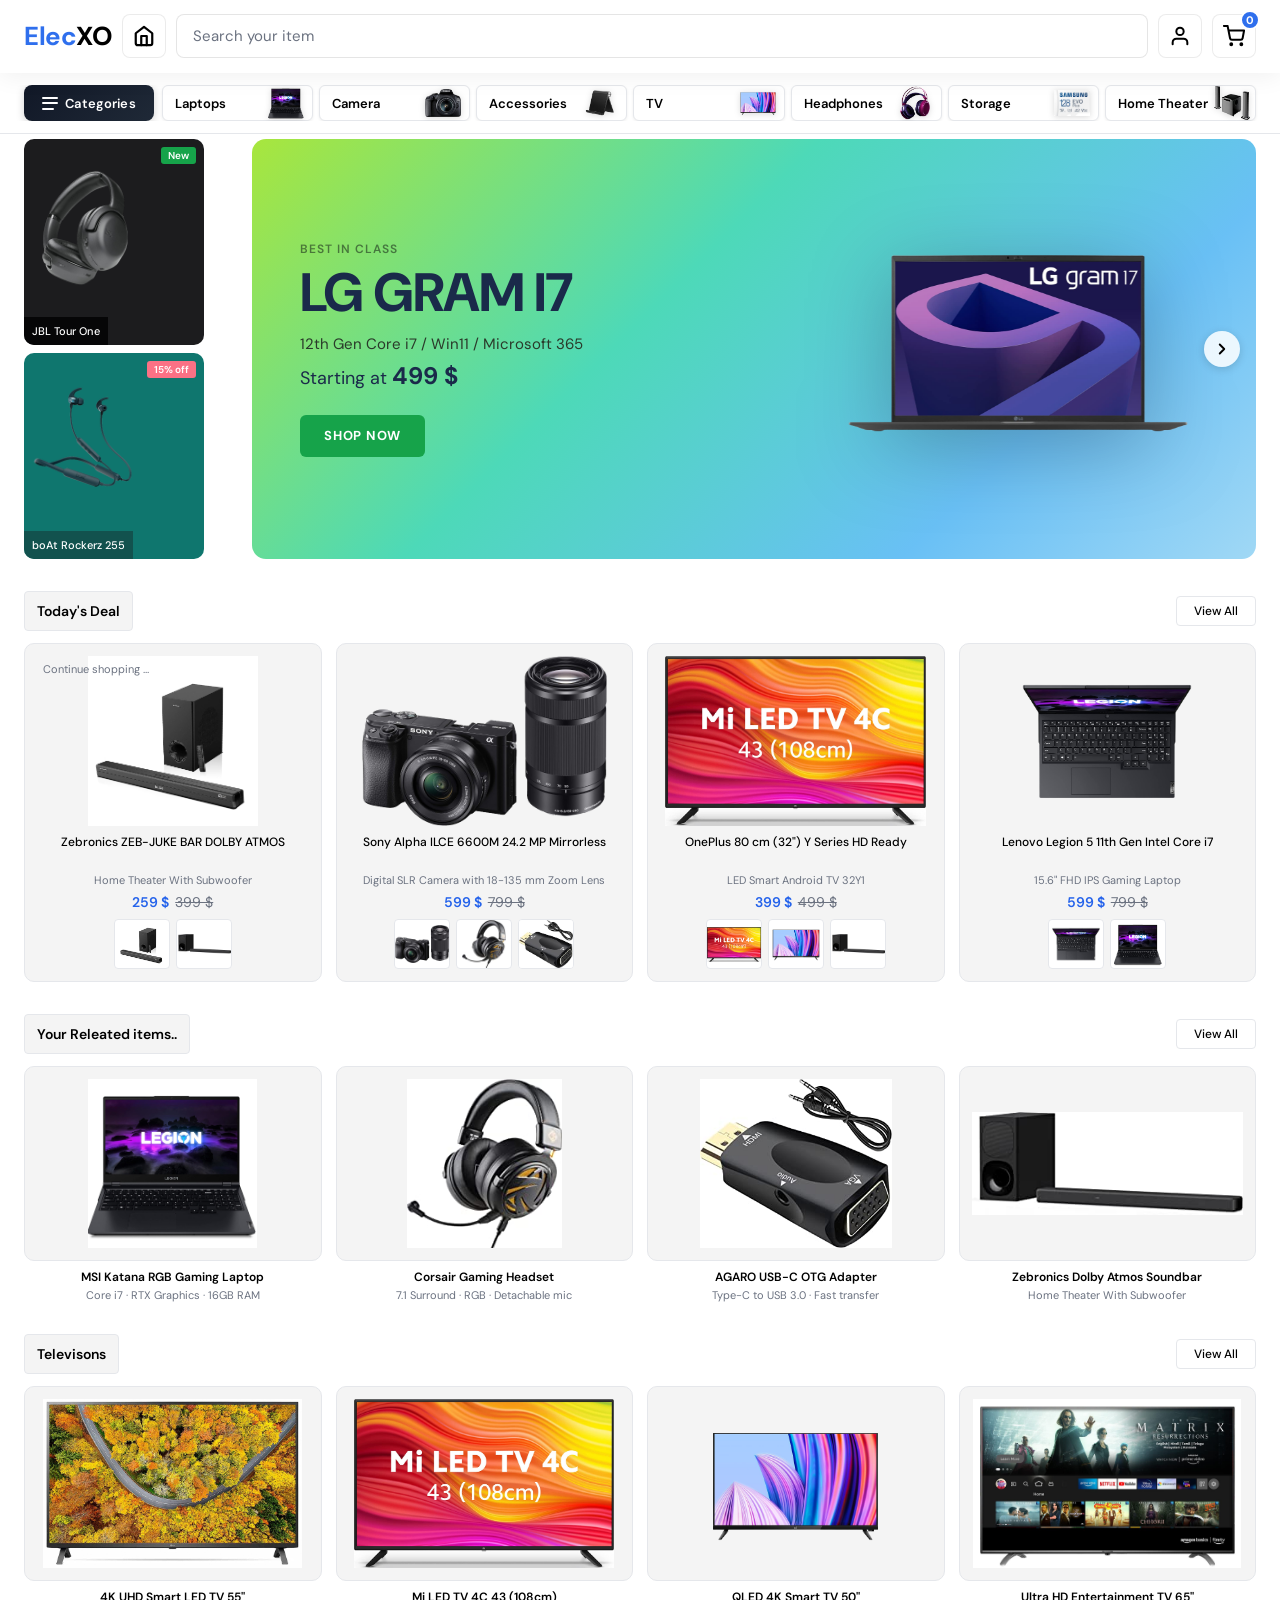
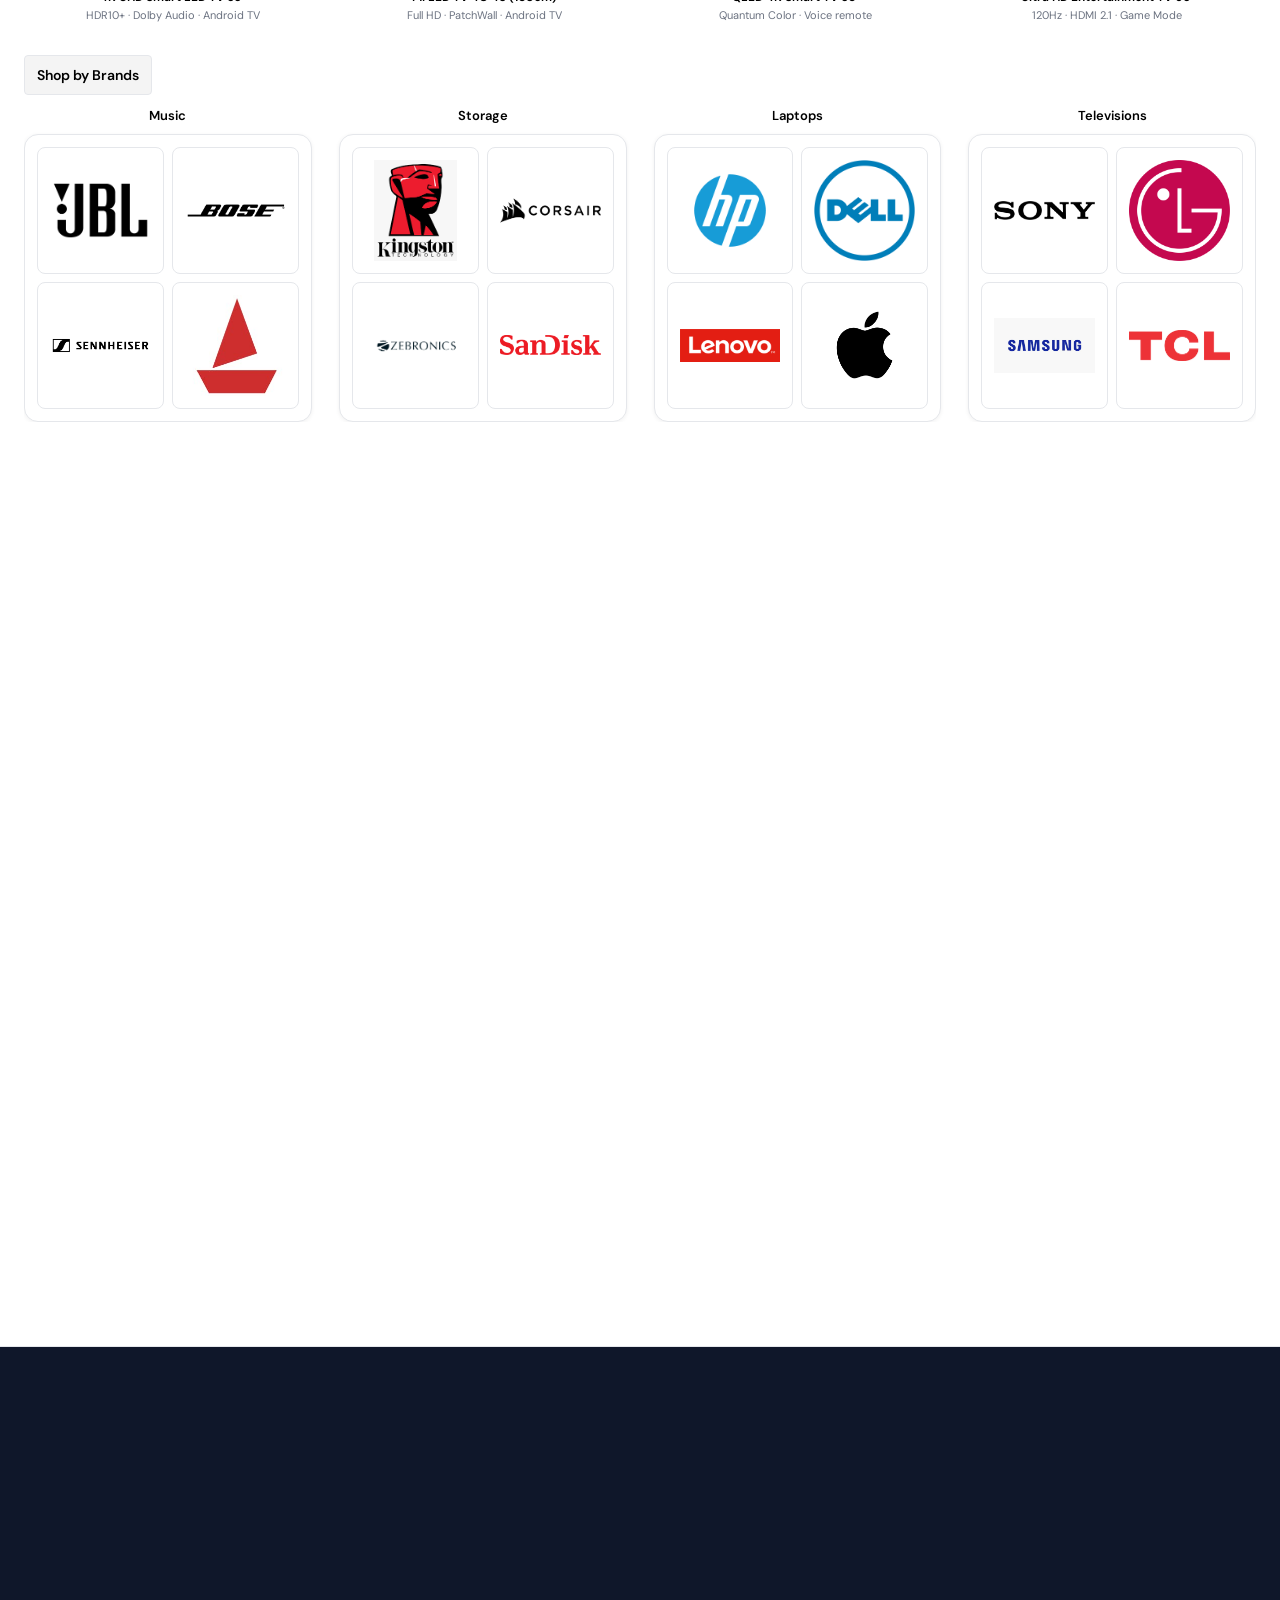
==== commit 47b6ae65: "morder updates" ====
--- a/index.html
+++ b/index.html
@@ -11,6 +11,108 @@
   <link rel="stylesheet" href="https://fonts.googleapis.com/css2?family=DM+Sans:ital,opsz,wght@0,9..40,400;0,9..40,500;0,9..40,600;0,9..40,700&display=swap" media="print" onload="this.media='all'" />
   <noscript><link rel="stylesheet" href="https://fonts.googleapis.com/css2?family=DM+Sans:ital,opsz,wght@0,9..40,400;0,9..40,500;0,9..40,600;0,9..40,700&display=swap" /></noscript>
   <link rel="stylesheet" href="css/style.css" />
+<style>
+    /* ════════════════════════════
+       FOOTER — redesigned
+    ════════════════════════════ */
+    .site-footer {
+      background: #0f172a;
+      color: #cbd5e1;
+      margin-top: 0;
+      padding-bottom: 0;
+    }
+
+    /* ── Desktop: 5-column grid (default, no media query needed above 768) ── */
+    .footer-top {
+      max-width: 1280px;
+      margin: 0 auto;
+      padding: 60px 40px 44px;
+      display: grid;
+      grid-template-columns: 2fr 1fr 1fr 1fr 1.6fr;
+      gap: 0 48px;
+      align-items: start;
+    }
+
+    /* ── Mobile: 2-col, hide Legal + Contact ── */
+    @media (max-width: 767px) {
+      .footer-top {
+        grid-template-columns: 1fr 1fr;
+        gap: 28px 20px;
+        padding: 36px 16px 28px;
+      }
+      .footer-brand-col { grid-column: 1 / -1; }
+      .footer-links-col { grid-column: span 1; }
+      .footer-desktop-only { display: none !important; }
+      .footer-bottom { padding: 16px; }
+    }
+
+    /* Brand col */
+    .footer-brand-col { display: flex; flex-direction: column; gap: 14px; }
+    .footer-logo {
+      font-size: 26px; font-weight: 800; color: #f8fafc;
+      letter-spacing: -.5px; margin: 0;
+    }
+    .footer-logo span { color: #4f46e5; }
+    .footer-tagline {
+      font-size: 13px; line-height: 1.7; color: #94a3b8; margin: 0; max-width: 220px;
+    }
+    .footer-social { display: flex; gap: 10px; margin-top: 4px; }
+    .fsoc-btn {
+      width: 36px; height: 36px; border-radius: 9px;
+      background: #1e293b; border: 1px solid #334155;
+      display: flex; align-items: center; justify-content: center;
+      color: #94a3b8; transition: background .18s, color .18s, border-color .18s;
+      text-decoration: none;
+    }
+    .fsoc-btn:hover { background: #4f46e5; color: #fff; border-color: #4f46e5; }
+
+    /* Links & contact cols */
+    .footer-links-col,
+    .footer-contact-col { display: flex; flex-direction: column; gap: 0; }
+
+    .footer-col-head {
+      font-size: 12px; font-weight: 700; color: #f1f5f9;
+      letter-spacing: .08em; text-transform: uppercase;
+      margin: 0 0 16px; padding-bottom: 10px;
+      border-bottom: 1px solid #1e293b;
+    }
+    .footer-links-col ul, .footer-contact-list {
+      list-style: none; padding: 0; margin: 0;
+      display: flex; flex-direction: column; gap: 10px;
+    }
+    .footer-links-col a {
+      font-size: 13.5px; color: #94a3b8; text-decoration: none;
+      transition: color .15s; display: inline-block;
+    }
+    .footer-links-col a:hover { color: #c7d2fe; }
+
+    /* Contact col */
+    .footer-contact-list li {
+      display: flex; align-items: center; gap: 10px;
+      font-size: 13.5px; color: #94a3b8;
+    }
+    .footer-contact-list li svg { flex-shrink: 0; color: #6366f1; }
+    .footer-contact-list a {
+      color: #94a3b8; text-decoration: none; transition: color .15s;
+    }
+    .footer-contact-list a:hover { color: #c7d2fe; }
+
+    /* Bottom bar */
+    .footer-bottom {
+      max-width: 1280px;
+      margin: 0 auto;
+      padding: 18px 40px;
+      display: flex; align-items: center;
+      justify-content: center; flex-wrap: wrap; gap: 8px;
+      background: transparent;
+      border: none !important;
+    }
+    .footer-dev { background: transparent; }
+    .footer-copy { font-size: 12.5px; color: #475569; margin: 0; }
+    .footer-dev { font-size: 12.5px; color: #475569; margin: 0; }
+    .footer-dev a { color: #6366f1; text-decoration: none; font-weight: 600; }
+    .footer-dev a:hover { color: #818cf8; }
+  </style>
 </head>
 <body>
 
@@ -221,70 +323,79 @@
 ═══════════════════════════════ -->
 <footer class="site-footer">
 
-  <!-- Top links grid -->
-  <div class="footer-grid">
-    <div class="footer-col">
-      <h3 class="footer-col-title">Company</h3>
-      <ul class="footer-col-list">
+  <!-- Top section -->
+  <div class="footer-top">
+
+    <!-- Brand col -->
+    <div class="footer-brand-col">
+      <p class="footer-logo">Elec<span>XO</span></p>
+      <p class="footer-tagline">Bangladesh's trusted gadget store — genuine products, fast delivery, and real after-sales support.</p>
+      <div class="footer-social">
+        <a href="#" aria-label="Facebook" class="fsoc-btn">
+          <svg viewBox="0 0 24 24" fill="currentColor" width="17" height="17"><path d="M18 2h-3a5 5 0 0 0-5 5v3H7v4h3v8h4v-8h3l1-4h-4V7a1 1 0 0 1 1-1h3z"/></svg>
+        </a>
+        <a href="#" aria-label="Instagram" class="fsoc-btn">
+          <svg viewBox="0 0 24 24" fill="none" stroke="currentColor" stroke-width="2" stroke-linecap="round" stroke-linejoin="round" width="17" height="17"><rect x="2" y="2" width="20" height="20" rx="5"/><path d="M16 11.37A4 4 0 1 1 12.63 8 4 4 0 0 1 16 11.37z"/><line x1="17.5" y1="6.5" x2="17.51" y2="6.5"/></svg>
+        </a>
+        <a href="#" aria-label="YouTube" class="fsoc-btn">
+          <svg viewBox="0 0 24 24" fill="currentColor" width="17" height="17"><path d="M22.54 6.42a2.78 2.78 0 0 0-1.95-1.96C18.88 4 12 4 12 4s-6.88 0-8.59.46a2.78 2.78 0 0 0-1.95 1.96A29 29 0 0 0 1 12a29 29 0 0 0 .46 5.58A2.78 2.78 0 0 0 3.41 19.54C5.12 20 12 20 12 20s6.88 0 8.59-.46a2.78 2.78 0 0 0 1.95-1.96A29 29 0 0 0 23 12a29 29 0 0 0-.46-5.58z"/><polygon points="9.75 15.02 15.5 12 9.75 8.98 9.75 15.02" fill="white"/></svg>
+        </a>
+      </div>
+    </div>
+
+    <!-- Links -->
+    <div class="footer-links-col">
+      <h4 class="footer-col-head">Company</h4>
+      <ul>
         <li><a href="#">About Us</a></li>
         <li><a href="#">Careers</a></li>
         <li><a href="#">Press</a></li>
         <li><a href="#">Blog</a></li>
       </ul>
     </div>
-    <div class="footer-col">
-      <h3 class="footer-col-title">Support</h3>
-      <ul class="footer-col-list">
+
+    <div class="footer-links-col">
+      <h4 class="footer-col-head">Support</h4>
+      <ul>
         <li><a href="#">Help Centre</a></li>
         <li><a href="#">Track Order</a></li>
         <li><a href="#">Returns</a></li>
         <li><a href="#">Warranty</a></li>
       </ul>
     </div>
-    <div class="footer-col">
-      <h3 class="footer-col-title">Legal</h3>
-      <ul class="footer-col-list">
+
+    <div class="footer-links-col footer-desktop-only">
+      <h4 class="footer-col-head">Legal</h4>
+      <ul>
         <li><a href="#">Privacy Policy</a></li>
         <li><a href="#">Terms of Use</a></li>
         <li><a href="#">Cookie Policy</a></li>
       </ul>
     </div>
-    <div class="footer-col">
-      <h3 class="footer-col-title">Contact</h3>
-      <ul class="footer-col-list footer-contact-list">
-        <li>01700-000000</li>
-        <li><a href="mailto:support@electrxo.com">support@electrxo.com</a></li>
-        <li>Dhaka, Bangladesh</li>
+
+    <div class="footer-contact-col footer-desktop-only">
+      <h4 class="footer-col-head">Contact Us</h4>
+      <ul class="footer-contact-list">
+        <li>
+          <svg viewBox="0 0 24 24" fill="none" stroke="currentColor" stroke-width="2" stroke-linecap="round" stroke-linejoin="round" width="15" height="15"><path d="M22 16.92v3a2 2 0 0 1-2.18 2 19.79 19.79 0 0 1-8.63-3.07A19.5 19.5 0 0 1 4.69 12a19.79 19.79 0 0 1-3.07-8.67A2 2 0 0 1 3.6 1.17h3a2 2 0 0 1 2 1.72c.127.96.36 1.903.7 2.81a2 2 0 0 1-.45 2.11L7.91 8.74a16 16 0 0 0 6 6l.91-.91a2 2 0 0 1 2.11-.45c.907.34 1.85.573 2.81.7A2 2 0 0 1 21.73 16z"/></svg>
+          <a href="tel:01700000000">01700-000000</a>
+        </li>
+        <li>
+          <svg viewBox="0 0 24 24" fill="none" stroke="currentColor" stroke-width="2" stroke-linecap="round" stroke-linejoin="round" width="15" height="15"><path d="M4 4h16c1.1 0 2 .9 2 2v12c0 1.1-.9 2-2 2H4c-1.1 0-2-.9-2-2V6c0-1.1.9-2 2-2z"/><polyline points="22,6 12,13 2,6"/></svg>
+          <a href="mailto:support@electrxo.com">support@electrxo.com</a>
+        </li>
+        <li>
+          <svg viewBox="0 0 24 24" fill="none" stroke="currentColor" stroke-width="2" stroke-linecap="round" stroke-linejoin="round" width="15" height="15"><path d="M21 10c0 7-9 13-9 13s-9-6-9-13a9 9 0 0 1 18 0z"/><circle cx="12" cy="10" r="3"/></svg>
+          <span>Dhaka, Bangladesh</span>
+        </li>
       </ul>
     </div>
-  </div>
-
-  <!-- Divider -->
-  <div class="footer-divider"></div>
+
+  </div>
 
   <!-- Bottom bar -->
-  <div class="footer-bottom">
-    <div class="footer-bottom-left">
-      <p class="footer-wordmark">Elec<span>Xo</span></p>
-      <p class="footer-copy">&copy; 2026 ElecXo. All rights reserved.</p>
-      <div class="social-icons">
-        <a href="#" aria-label="Facebook" class="social-icon">
-          <svg viewBox="0 0 24 24" fill="currentColor" width="18" height="18"><path d="M18 2h-3a5 5 0 0 0-5 5v3H7v4h3v8h4v-8h3l1-4h-4V7a1 1 0 0 1 1-1h3z"/></svg>
-        </a>
-        <a href="#" aria-label="Instagram" class="social-icon">
-          <svg viewBox="0 0 24 24" fill="none" stroke="currentColor" stroke-width="2" stroke-linecap="round" stroke-linejoin="round" width="18" height="18"><rect x="2" y="2" width="20" height="20" rx="5" ry="5"/><path d="M16 11.37A4 4 0 1 1 12.63 8 4 4 0 0 1 16 11.37z"/><line x1="17.5" y1="6.5" x2="17.51" y2="6.5"/></svg>
-        </a>
-        <a href="#" aria-label="YouTube" class="social-icon">
-          <svg viewBox="0 0 24 24" fill="currentColor" width="18" height="18"><path d="M22.54 6.42a2.78 2.78 0 0 0-1.95-1.96C18.88 4 12 4 12 4s-6.88 0-8.59.46a2.78 2.78 0 0 0-1.95 1.96A29 29 0 0 0 1 12a29 29 0 0 0 .46 5.58A2.78 2.78 0 0 0 3.41 19.54C5.12 20 12 20 12 20s6.88 0 8.59-.46a2.78 2.78 0 0 0 1.95-1.96A29 29 0 0 0 23 12a29 29 0 0 0-.46-5.58z"/><polygon points="9.75 15.02 15.5 12 9.75 8.98 9.75 15.02" fill="white"/></svg>
-        </a>
-      </div>
-    </div>
-
-  </div>
-
-  <!-- Crafted by -->
-  <div class="footer-dev">
-    <p>Developed by <span>Yeasin Kabir Shifat</span></p>
+  <div class="footer-bottom" style="background:transparent !important;border:none !important;border-top:none !important;">
+    <p class="footer-dev" style="color:#64748b !important;background:transparent !important;border:none !important;border-top:none !important;padding:0 !important;">© 2026 ElecXO &nbsp;·&nbsp; Developed by <a href="#">Yeasin Kabir Shifat</a></p>
   </div>
 
 </footer>
@@ -311,5 +422,21 @@
 </aside>
 <script src="js/app.js" defer></script>
 <script src="js/animations.js" defer></script>
+
+<script>
+  // Auto-filter by ?cat= URL param — chip becomes active, products filter, scroll to results
+  window.addEventListener('load', function() {
+    const params = new URLSearchParams(window.location.search);
+    const cat = params.get('cat');
+    if (cat && typeof toggleCategory === 'function') {
+      toggleCategory(cat);
+      // Small delay so DOM renders first, then smooth scroll
+      setTimeout(function() {
+        const target = document.getElementById('home-section') || document.getElementById('featured-section');
+        if (target) target.scrollIntoView({ behavior: 'smooth' });
+      }, 120);
+    }
+  });
+</script>
 </body>
 </html>
